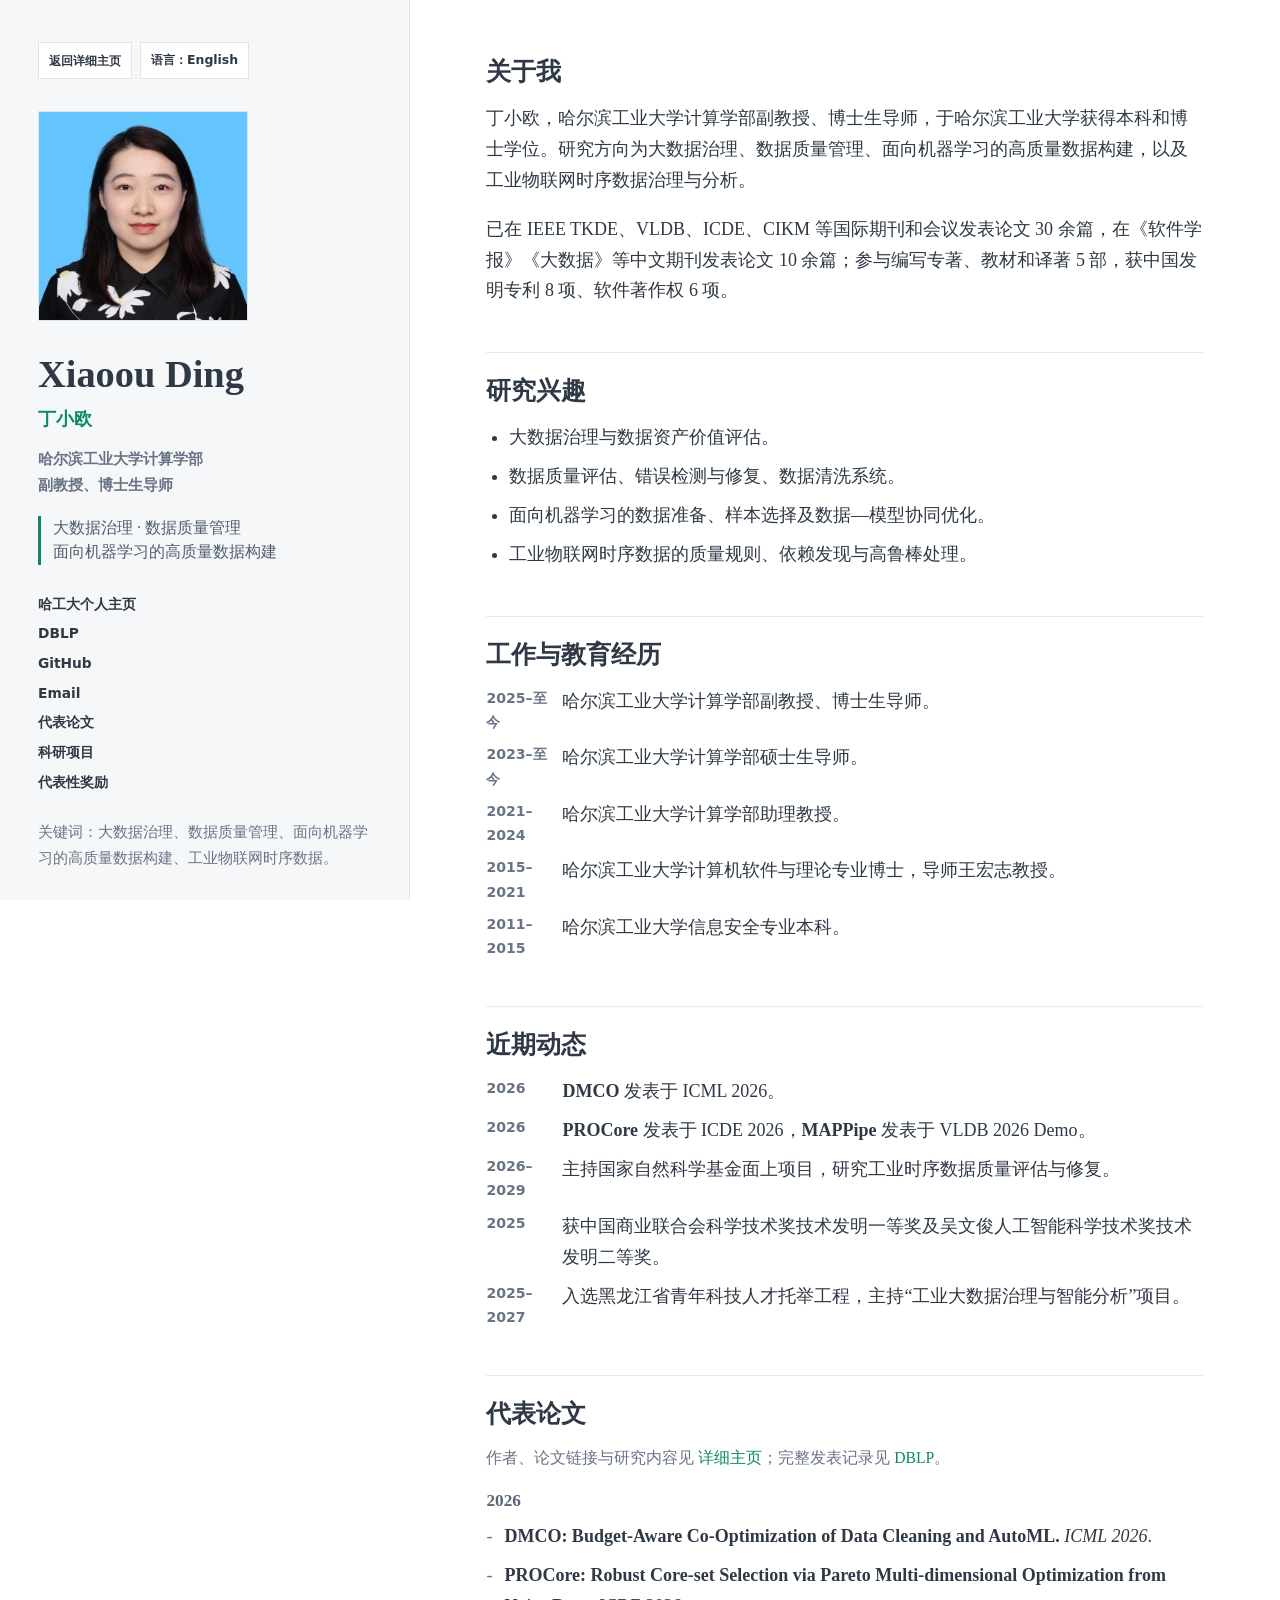
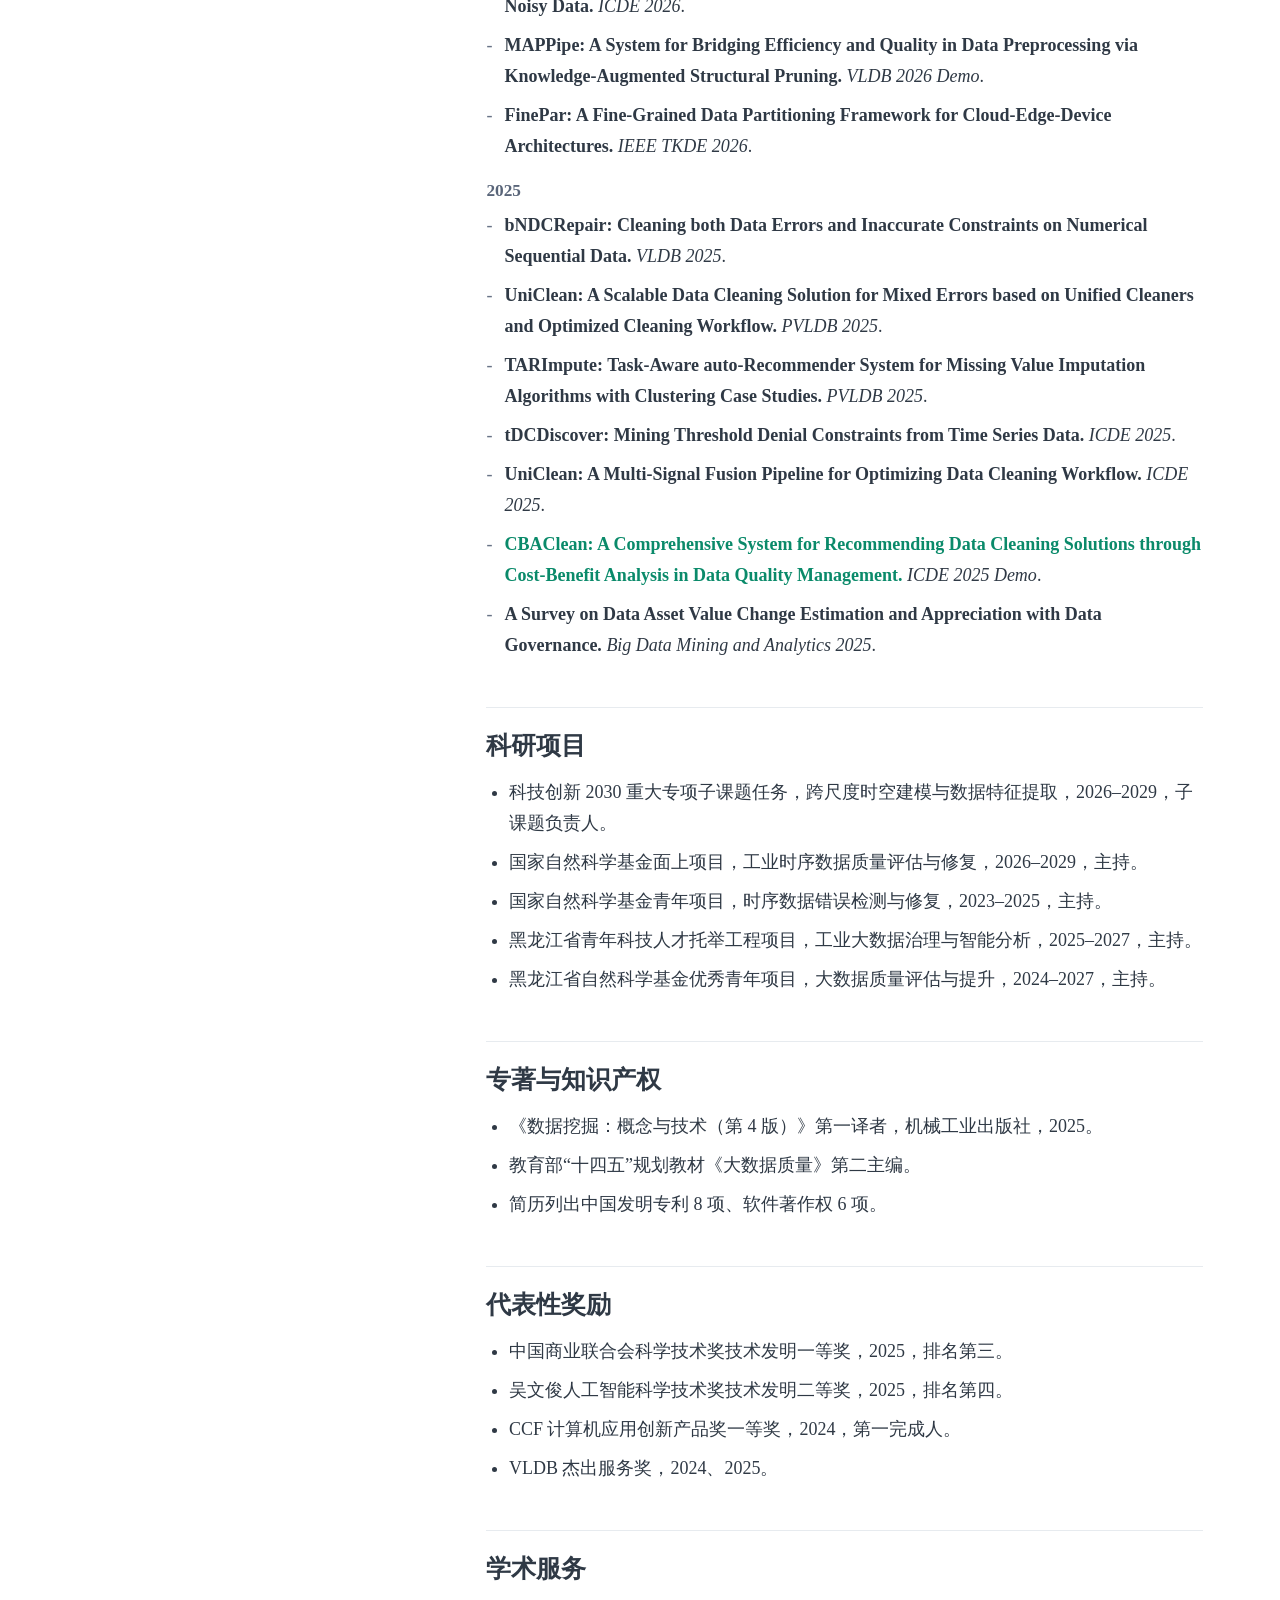
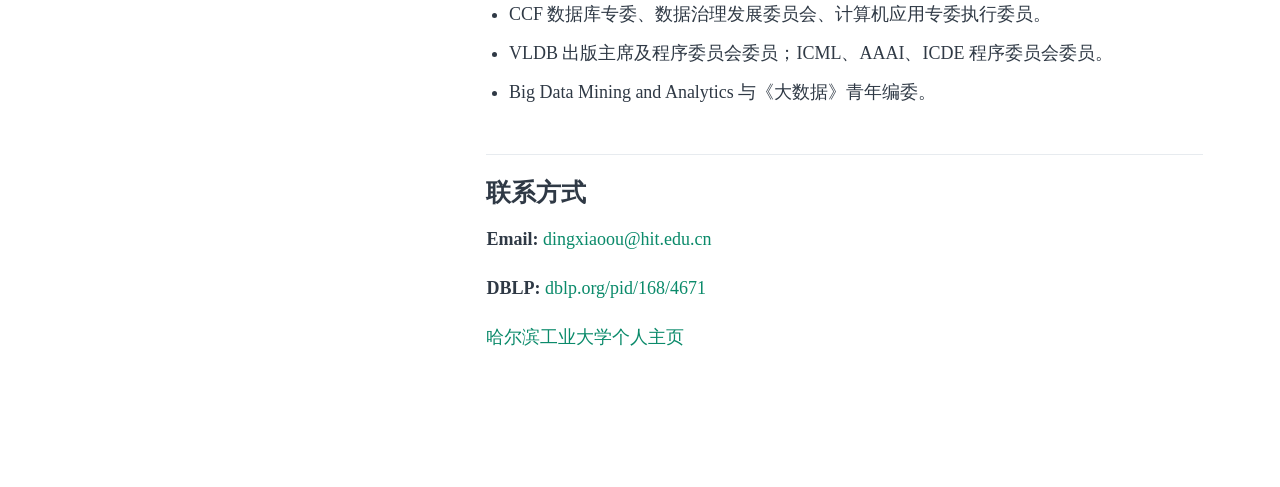
==== snapshot.html @ d31f205e "Build Xiaoou Ding academic homepage" ====
<!doctype html>
<html lang="zh-CN">
<head>
  <meta charset="utf-8">
  <meta name="viewport" content="width=device-width, initial-scale=1">
  <meta name="description" content="Concise academic homepage of Xiaoou Ding, Associate Professor and Ph.D. supervisor at Harbin Institute of Technology.">
  <title>Xiaoou Ding（丁小欧）| Concise Homepage</title>
  <link rel="icon" href="assets/profile/xiaoou-ding.jpg">
  <link rel="stylesheet" href="snapshot.css">
</head>
<body class="lang-zh">
  <aside class="sidebar" aria-label="Profile sidebar">
    <div class="top-actions">
      <a href="index.html"><span class="zh">返回详细主页</span><span class="en">Full Homepage</span></a>
      <button type="button" data-lang-toggle aria-label="Switch language"><span class="zh">语言：English</span><span class="en">Language: 中文</span></button>
    </div>

    <div class="avatar-link">
      <img src="assets/profile/xiaoou-ding.jpg" alt="Portrait of Xiaoou Ding">
    </div>
    <h1>Xiaoou Ding</h1>
    <p class="cn-name">丁小欧</p>
    <p class="role">
      <span class="zh">哈尔滨工业大学计算学部<br>副教授、博士生导师</span>
      <span class="en">Associate Professor and Ph.D. Supervisor<br>Harbin Institute of Technology</span>
    </p>
    <p class="tagline">
      <span class="zh">大数据治理 · 数据质量管理<br>面向机器学习的高质量数据构建</span>
      <span class="en">Big Data Governance · Data Quality<br>High-quality Data Construction for ML</span>
    </p>

    <nav class="side-links" aria-label="Profile links">
      <a href="https://homepage.hit.edu.cn/dingxiaoou" target="_blank" rel="noopener"><span class="zh">哈工大个人主页</span><span class="en">HIT Profile</span></a>
      <a href="https://dblp.org/pid/168/4671" target="_blank" rel="noopener">DBLP</a>
      <a href="https://github.com/dx0o0" target="_blank" rel="noopener">GitHub</a>
      <a href="mailto:dingxiaoou@hit.edu.cn">Email</a>
      <a href="index.html#papers"><span class="zh">代表论文</span><span class="en">Publications</span></a>
      <a href="index.html#projects"><span class="zh">科研项目</span><span class="en">Projects</span></a>
      <a href="#awards"><span class="zh">代表性奖励</span><span class="en">Selected Awards</span></a>
    </nav>

    <p class="side-note">
      <span class="zh">关键词：大数据治理、数据质量管理、面向机器学习的高质量数据构建、工业物联网时序数据。</span>
      <span class="en">Keywords: big data governance, data quality management, high-quality data construction for machine learning, and industrial IoT time-series data.</span>
    </p>
  </aside>

  <main class="content">
    <section id="about">
      <h2><span class="zh">关于我</span><span class="en">About</span></h2>
      <p class="zh">丁小欧，哈尔滨工业大学计算学部副教授、博士生导师，于哈尔滨工业大学获得本科和博士学位。研究方向为大数据治理、数据质量管理、面向机器学习的高质量数据构建，以及工业物联网时序数据治理与分析。</p>
      <p class="en">Xiaoou Ding is an Associate Professor and Ph.D. supervisor at the Faculty of Computing, Harbin Institute of Technology, where she received both her bachelor's and doctoral degrees. Research interests include big data governance, data quality management, high-quality data construction for machine learning, and industrial IoT time-series data governance and analytics.</p>
      <p class="zh">已在 IEEE TKDE、VLDB、ICDE、CIKM 等国际期刊和会议发表论文 30 余篇，在《软件学报》《大数据》等中文期刊发表论文 10 余篇；参与编写专著、教材和译著 5 部，获中国发明专利 8 项、软件著作权 6 项。</p>
      <p class="en">She has published more than 30 papers in international journals and conferences including IEEE TKDE, VLDB, ICDE, and CIKM, along with more than 10 papers in leading Chinese journals. She has contributed to five books, textbooks, and translations, and holds eight Chinese invention patents and six software registrations.</p>
    </section>

    <section id="research">
      <h2><span class="zh">研究兴趣</span><span class="en">Research Interests</span></h2>
      <ul>
        <li><span class="zh">大数据治理与数据资产价值评估。</span><span class="en">Big data governance and data-asset value assessment.</span></li>
        <li><span class="zh">数据质量评估、错误检测与修复、数据清洗系统。</span><span class="en">Data quality assessment, error detection and repair, and data-cleaning systems.</span></li>
        <li><span class="zh">面向机器学习的数据准备、样本选择及数据—模型协同优化。</span><span class="en">Data preparation, sample selection, and data-model co-optimization for machine learning.</span></li>
        <li><span class="zh">工业物联网时序数据的质量规则、依赖发现与高鲁棒处理。</span><span class="en">Quality rules, dependency discovery, and robust processing for industrial IoT time series.</span></li>
      </ul>
    </section>

    <section id="experience">
      <h2><span class="zh">工作与教育经历</span><span class="en">Experience &amp; Education</span></h2>
      <ul class="news-list">
        <li><span class="date"><span class="zh">2025–至今</span><span class="en">2025–Present</span></span><span class="zh">哈尔滨工业大学计算学部副教授、博士生导师。</span><span class="en">Associate Professor and Ph.D. supervisor, Faculty of Computing, HIT.</span></li>
        <li><span class="date"><span class="zh">2023–至今</span><span class="en">2023–Present</span></span><span class="zh">哈尔滨工业大学计算学部硕士生导师。</span><span class="en">Master's supervisor, Faculty of Computing, HIT.</span></li>
        <li><span class="date">2021–2024</span><span class="zh">哈尔滨工业大学计算学部助理教授。</span><span class="en">Assistant Professor, Faculty of Computing, HIT.</span></li>
        <li><span class="date">2015–2021</span><span class="zh">哈尔滨工业大学计算机软件与理论专业博士，导师王宏志教授。</span><span class="en">Ph.D. in Computer Software and Theory, HIT; advisor: Prof. Hongzhi Wang.</span></li>
        <li><span class="date">2011–2015</span><span class="zh">哈尔滨工业大学信息安全专业本科。</span><span class="en">Undergraduate studies in Information Security, HIT.</span></li>
      </ul>
    </section>

    <section id="news">
      <h2><span class="zh">近期动态</span><span class="en">Recent Updates</span></h2>
      <ul class="news-list">
        <li><span class="date">2026</span><span class="zh"><strong>DMCO</strong> 发表于 ICML 2026。</span><span class="en"><strong>DMCO</strong> appears at ICML 2026.</span></li>
        <li><span class="date">2026</span><span class="zh"><strong>PROCore</strong> 发表于 ICDE 2026，<strong>MAPPipe</strong> 发表于 VLDB 2026 Demo。</span><span class="en"><strong>PROCore</strong> appears at ICDE 2026, and <strong>MAPPipe</strong> at the VLDB 2026 Demo track.</span></li>
        <li><span class="date">2026–2029</span><span class="zh">主持国家自然科学基金面上项目，研究工业时序数据质量评估与修复。</span><span class="en">Leads an NSFC General Program project on industrial time-series quality assessment and repair.</span></li>
        <li><span class="date">2025</span><span class="zh">获中国商业联合会科学技术奖技术发明一等奖及吴文俊人工智能科学技术奖技术发明二等奖。</span><span class="en">Received technological-invention awards from the China General Chamber of Commerce and the Wu Wenjun AI Science and Technology Award.</span></li>
        <li><span class="date">2025–2027</span><span class="zh">入选黑龙江省青年科技人才托举工程，主持“工业大数据治理与智能分析”项目。</span><span class="en">Selected for the Heilongjiang Young Science and Technology Talent Program.</span></li>
      </ul>
    </section>

    <section id="publications">
      <h2><span class="zh">代表论文</span><span class="en">Selected Publications</span></h2>
      <p class="section-note"><span class="zh">作者、论文链接与研究内容见 <a href="index.html#papers">详细主页</a>；完整发表记录见 <a href="https://dblp.org/pid/168/4671" target="_blank" rel="noopener">DBLP</a>。</span><span class="en">See the <a href="index.html#papers">full homepage</a> for authors, links, and summaries, or <a href="https://dblp.org/pid/168/4671" target="_blank" rel="noopener">DBLP</a> for the complete record.</span></p>
      <h3>2026</h3>
      <ul class="pub-list">
        <li><strong>DMCO: Budget-Aware Co-Optimization of Data Cleaning and AutoML.</strong> <em>ICML 2026</em>.</li>
        <li><strong>PROCore: Robust Core-set Selection via Pareto Multi-dimensional Optimization from Noisy Data.</strong> <em>ICDE 2026</em>.</li>
        <li><strong>MAPPipe: A System for Bridging Efficiency and Quality in Data Preprocessing via Knowledge-Augmented Structural Pruning.</strong> <em>VLDB 2026 Demo</em>.</li>
        <li><strong>FinePar: A Fine-Grained Data Partitioning Framework for Cloud-Edge-Device Architectures.</strong> <em>IEEE TKDE 2026</em>.</li>
      </ul>
      <h3>2025</h3>
      <ul class="pub-list">
        <li><strong>bNDCRepair: Cleaning both Data Errors and Inaccurate Constraints on Numerical Sequential Data.</strong> <em>VLDB 2025</em>.</li>
        <li><strong>UniClean: A Scalable Data Cleaning Solution for Mixed Errors based on Unified Cleaners and Optimized Cleaning Workflow.</strong> <em>PVLDB 2025</em>.</li>
        <li><strong>TARImpute: Task-Aware auto-Recommender System for Missing Value Imputation Algorithms with Clustering Case Studies.</strong> <em>PVLDB 2025</em>.</li>
        <li><strong>tDCDiscover: Mining Threshold Denial Constraints from Time Series Data.</strong> <em>ICDE 2025</em>.</li>
        <li><strong>UniClean: A Multi-Signal Fusion Pipeline for Optimizing Data Cleaning Workflow.</strong> <em>ICDE 2025</em>.</li>
        <li><a href="https://doi.org/10.1109/ICDE65448.2025.00371" target="_blank" rel="noopener"><strong>CBAClean: A Comprehensive System for Recommending Data Cleaning Solutions through Cost-Benefit Analysis in Data Quality Management.</strong></a> <em>ICDE 2025 Demo</em>.</li>
        <li><strong>A Survey on Data Asset Value Change Estimation and Appreciation with Data Governance.</strong> <em>Big Data Mining and Analytics 2025</em>.</li>
      </ul>
    </section>

    <section id="projects">
      <h2><span class="zh">科研项目</span><span class="en">Research Projects</span></h2>
      <ul>
        <li><span class="zh">科技创新 2030 重大专项子课题任务，跨尺度时空建模与数据特征提取，2026–2029，子课题负责人。</span><span class="en">Science and Technology Innovation 2030 subtask on cross-scale spatiotemporal modeling and feature extraction, 2026–2029, subtask lead.</span></li>
        <li><span class="zh">国家自然科学基金面上项目，工业时序数据质量评估与修复，2026–2029，主持。</span><span class="en">NSFC General Program on industrial time-series quality assessment and repair, 2026–2029, PI.</span></li>
        <li><span class="zh">国家自然科学基金青年项目，时序数据错误检测与修复，2023–2025，主持。</span><span class="en">NSFC Young Scientists Fund on time-series error detection and repair, 2023–2025, PI.</span></li>
        <li><span class="zh">黑龙江省青年科技人才托举工程项目，工业大数据治理与智能分析，2025–2027，主持。</span><span class="en">Heilongjiang Young Science and Technology Talent Program project on industrial big data governance and intelligent analytics, 2025–2027, PI.</span></li>
        <li><span class="zh">黑龙江省自然科学基金优秀青年项目，大数据质量评估与提升，2024–2027，主持。</span><span class="en">Heilongjiang Excellent Young Scientists project on big-data quality assessment and improvement, 2024–2027, PI.</span></li>
      </ul>
    </section>

    <section id="achievements">
      <h2><span class="zh">专著与知识产权</span><span class="en">Books &amp; Intellectual Property</span></h2>
      <ul>
        <li><span class="zh">《数据挖掘：概念与技术（第 4 版）》第一译者，机械工业出版社，2025。</span><span class="en">Lead translator of <em>Data Mining: Concepts and Techniques, 4th Edition</em>, China Machine Press, 2025.</span></li>
        <li><span class="zh">教育部“十四五”规划教材《大数据质量》第二主编。</span><span class="en">Second co-editor of the national higher-education textbook <em>Big Data Quality</em>.</span></li>
        <li><span class="zh">简历列出中国发明专利 8 项、软件著作权 6 项。</span><span class="en">The CV lists eight Chinese invention patents and six software registrations.</span></li>
      </ul>
    </section>

    <section id="awards">
      <h2><span class="zh">代表性奖励</span><span class="en">Selected Awards</span></h2>
      <ul>
        <li><span class="zh">中国商业联合会科学技术奖技术发明一等奖，2025，排名第三。</span><span class="en">First Prize for Technological Invention, China General Chamber of Commerce Science and Technology Award, 2025, ranked third.</span></li>
        <li><span class="zh">吴文俊人工智能科学技术奖技术发明二等奖，2025，排名第四。</span><span class="en">Second Prize for Technological Invention, Wu Wenjun AI Science and Technology Award, 2025, ranked fourth.</span></li>
        <li><span class="zh">CCF 计算机应用创新产品奖一等奖，2024，第一完成人。</span><span class="en">First Prize, CCF Computer Application Innovation Product Award, 2024, first contributor.</span></li>
        <li><span class="zh">VLDB 杰出服务奖，2024、2025。</span><span class="en">VLDB Distinguished Service Award, 2024 and 2025.</span></li>
      </ul>
    </section>

    <section id="service">
      <h2><span class="zh">学术服务</span><span class="en">Academic Service</span></h2>
      <ul>
        <li><span class="zh">CCF 数据库专委、数据治理发展委员会、计算机应用专委执行委员。</span><span class="en">Executive committee member of the CCF Database, Data Governance, and Computer Applications committees.</span></li>
        <li><span class="zh">VLDB 出版主席及程序委员会委员；ICML、AAAI、ICDE 程序委员会委员。</span><span class="en">VLDB publication chair and PC member; PC member for ICML, AAAI, and ICDE.</span></li>
        <li><span class="zh">Big Data Mining and Analytics 与《大数据》青年编委。</span><span class="en">Young editorial board member for Big Data Mining and Analytics and Big Data.</span></li>
      </ul>
    </section>

    <section id="contact">
      <h2><span class="zh">联系方式</span><span class="en">Contact</span></h2>
      <p><strong>Email:</strong> <a href="mailto:dingxiaoou@hit.edu.cn">dingxiaoou@hit.edu.cn</a></p>
      <p><strong>DBLP:</strong> <a href="https://dblp.org/pid/168/4671" target="_blank" rel="noopener">dblp.org/pid/168/4671</a></p>
      <p><a href="https://homepage.hit.edu.cn/dingxiaoou" target="_blank" rel="noopener"><span class="zh">哈尔滨工业大学个人主页</span><span class="en">Official HIT profile</span></a></p>
    </section>
  </main>

  <script src="script.js"></script>
</body>
</html>
---- snapshot.css ----
:root {
  --ink: #2f3945;
  --muted: #687386;
  --line: #e7ebef;
  --link: #0a8a6a;
  --link-hover: #0f766e;
  --sidebar: #f5f7f8;
  --sidebar-line: #dde4ea;
}

* {
  box-sizing: border-box;
}

html {
  scroll-behavior: smooth;
}

body {
  background: #fff;
  color: var(--ink);
  font-family: Palatino, "Palatino Linotype", "Book Antiqua", Georgia, "Songti SC", "SimSun", serif;
  font-size: 18px;
  line-height: 1.72;
  margin: 0;
}

body.lang-en .zh,
body.lang-zh .en {
  display: none !important;
}

a {
  color: var(--link);
  text-decoration: none;
}

a:hover {
  color: var(--link-hover);
  text-decoration: underline;
}

a:focus-visible,
button:focus-visible {
  outline: 3px solid #d97706;
  outline-offset: 3px;
}

p,
ul {
  margin: 0 0 1em;
}

ul {
  padding-left: 1.25em;
}

li {
  margin-bottom: 0.45em;
}

em {
  font-style: italic;
}

strong,
b {
  font-weight: 700;
}

.sidebar {
  background: var(--sidebar);
  border-right: 1px solid var(--sidebar-line);
  height: 100vh;
  left: 0;
  overflow-y: auto;
  padding: 42px 38px;
  position: fixed;
  top: 0;
  width: 32%;
}

.top-actions {
  display: flex;
  flex-wrap: wrap;
  gap: 8px;
  margin-bottom: 32px;
}

.top-actions a,
.top-actions button {
  background: #fff;
  border: 1px solid var(--sidebar-line);
  color: var(--ink);
  cursor: pointer;
  font-family: Inter, ui-sans-serif, system-ui, -apple-system, BlinkMacSystemFont, "Segoe UI", sans-serif;
  font-size: 0.78rem;
  font-weight: 800;
  padding: 7px 10px;
}

.top-actions a:hover,
.top-actions button:hover {
  border-color: var(--link);
  color: var(--link);
  text-decoration: none;
}

.avatar-link {
  cursor: default;
  display: block;
  width: 210px;
}

.avatar-link:hover {
  text-decoration: none;
}

.avatar-link img {
  border: 1px solid var(--sidebar-line);
  display: block;
  height: 210px;
  object-fit: cover;
  object-position: center;
  width: 210px;
}

h1,
h2,
h3 {
  color: var(--ink);
  font-weight: 700;
  line-height: 1.32;
  margin: 0;
}

h1 {
  font-size: clamp(2rem, 3vw, 2.7rem);
  margin-top: 28px;
}

.cn-name {
  color: var(--link);
  font-size: 1.15rem;
  font-weight: 700;
  margin: 4px 0 10px;
}

.role {
  color: var(--muted);
  font-family: Inter, ui-sans-serif, system-ui, -apple-system, BlinkMacSystemFont, "Segoe UI", "PingFang SC", sans-serif;
  font-size: 0.95rem;
  font-weight: 700;
  margin-bottom: 18px;
}

.tagline {
  border-left: 3px solid var(--link);
  color: #4f5d6f;
  font-size: 0.98rem;
  line-height: 1.55;
  padding-left: 12px;
}

.side-links {
  display: grid;
  gap: 6px;
  margin: 28px 0 26px;
  max-width: 260px;
}

.side-links a {
  color: var(--ink);
  font-family: Inter, ui-sans-serif, system-ui, -apple-system, BlinkMacSystemFont, "Segoe UI", sans-serif;
  font-size: 0.86rem;
  font-weight: 800;
}

.side-links a:hover {
  color: var(--link);
}

.side-note {
  color: var(--muted);
  font-size: 0.92rem;
  max-width: 360px;
}

.content {
  margin-left: 32%;
  max-width: 960px;
  padding: 56px clamp(28px, 6vw, 86px) 88px;
}

section {
  border-bottom: 1px solid var(--line);
  padding: 22px 0 28px;
}

section:first-child {
  padding-top: 0;
}

section:last-child {
  border-bottom: 0;
}

h2 {
  font-size: 1.55rem;
  margin-bottom: 14px;
}

h3 {
  color: #596579;
  font-size: 1.08rem;
  margin: 18px 0 8px;
}

.section-note {
  color: var(--muted);
  font-size: 0.98rem;
}

.news-list,
.pub-list {
  list-style: none;
  padding-left: 0;
}

.news-list li {
  display: grid;
  gap: 12px;
  grid-template-columns: 64px minmax(0, 1fr);
}

.date {
  color: var(--muted);
  font-family: Inter, ui-sans-serif, system-ui, -apple-system, BlinkMacSystemFont, "Segoe UI", sans-serif;
  font-size: 0.88rem;
  font-weight: 800;
}

.pub-list li {
  padding-left: 1em;
  position: relative;
}

.pub-list li::before {
  color: var(--muted);
  content: "-";
  left: 0;
  position: absolute;
}

@media (max-width: 980px) {
  .sidebar {
    border-bottom: 1px solid var(--sidebar-line);
    border-right: 0;
    height: auto;
    position: static;
    width: 100%;
  }

  .content {
    margin-left: 0;
    max-width: none;
    padding: 36px 24px 64px;
  }
}

@media (max-width: 560px) {
  body {
    font-size: 16px;
  }

  .sidebar {
    padding: 28px 20px;
  }

  .avatar-link,
  .avatar-link img {
    height: 150px;
    width: 150px;
  }

  .top-actions {
    align-items: stretch;
    flex-direction: column;
  }

  .top-actions a,
  .top-actions button {
    text-align: left;
    width: 100%;
  }

  .news-list li {
    grid-template-columns: 1fr;
  }
}

@media (prefers-reduced-motion: reduce) {
  html {
    scroll-behavior: auto;
  }
}
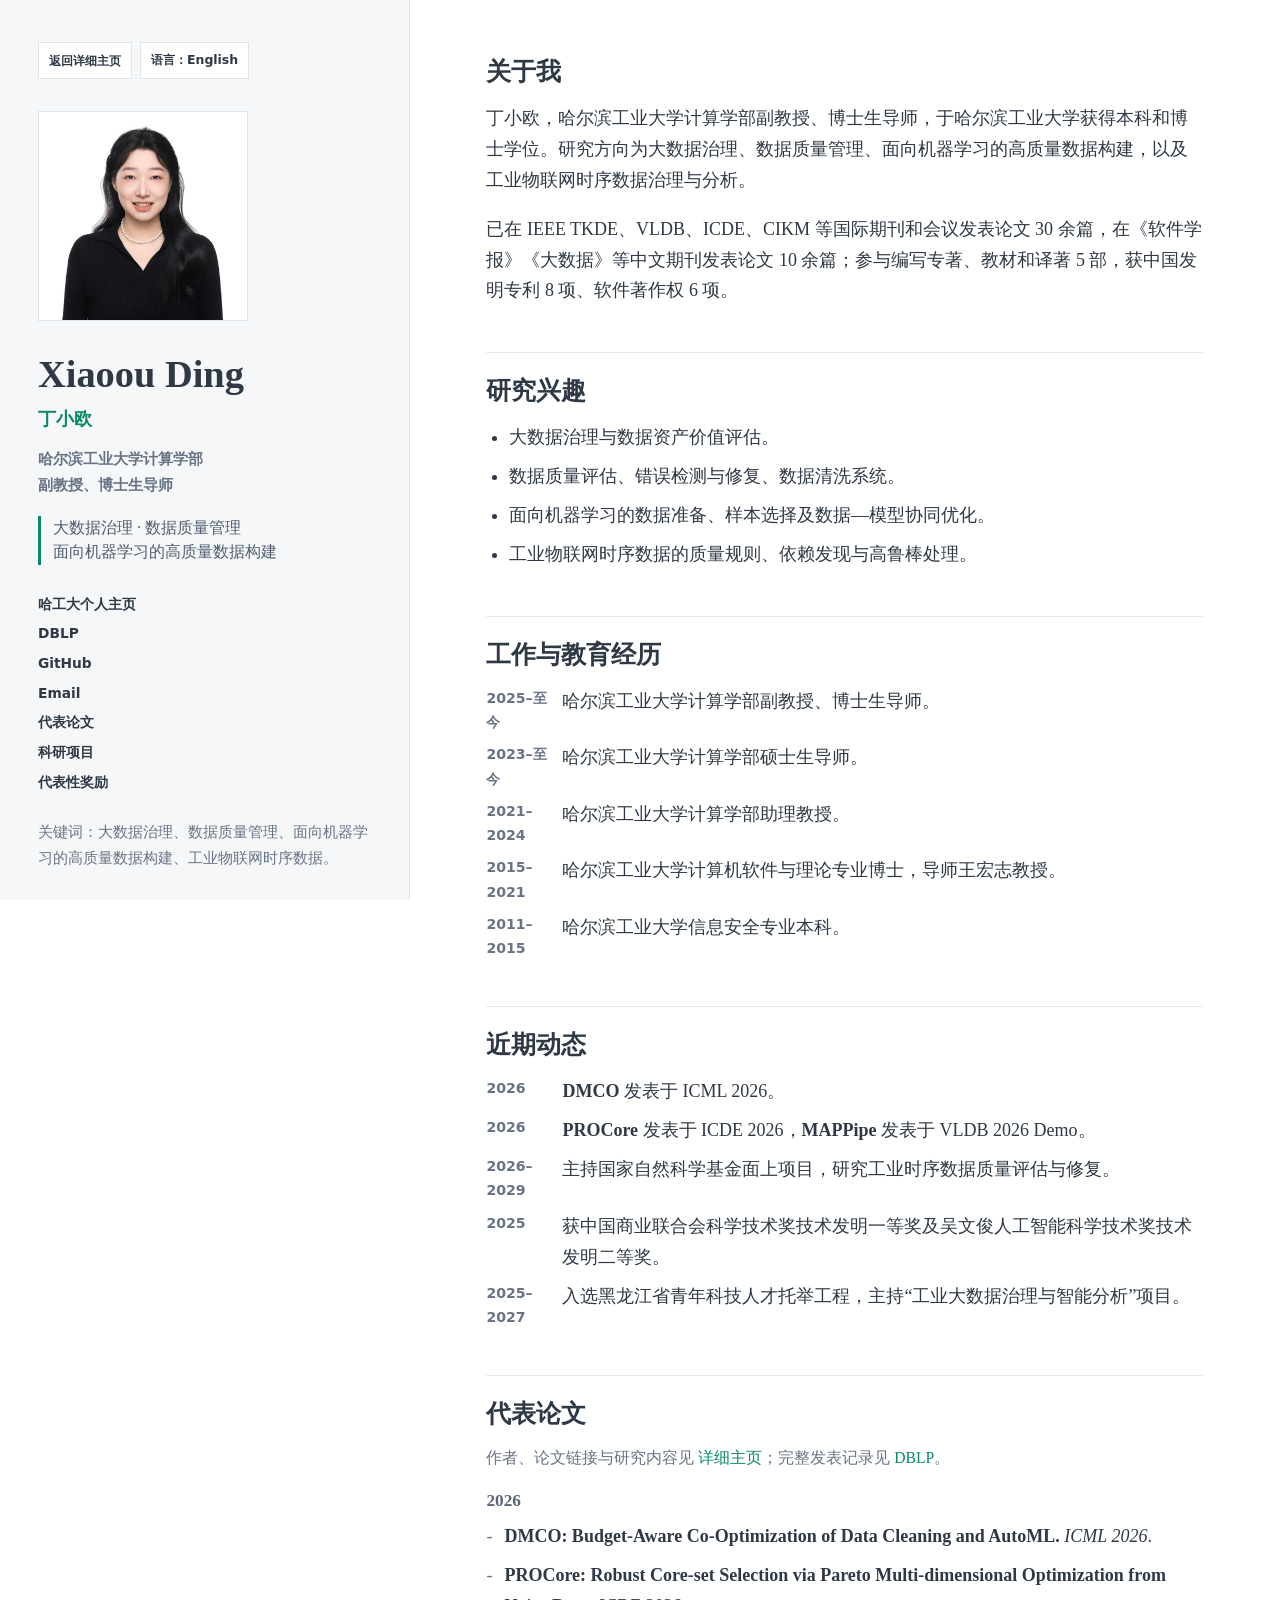
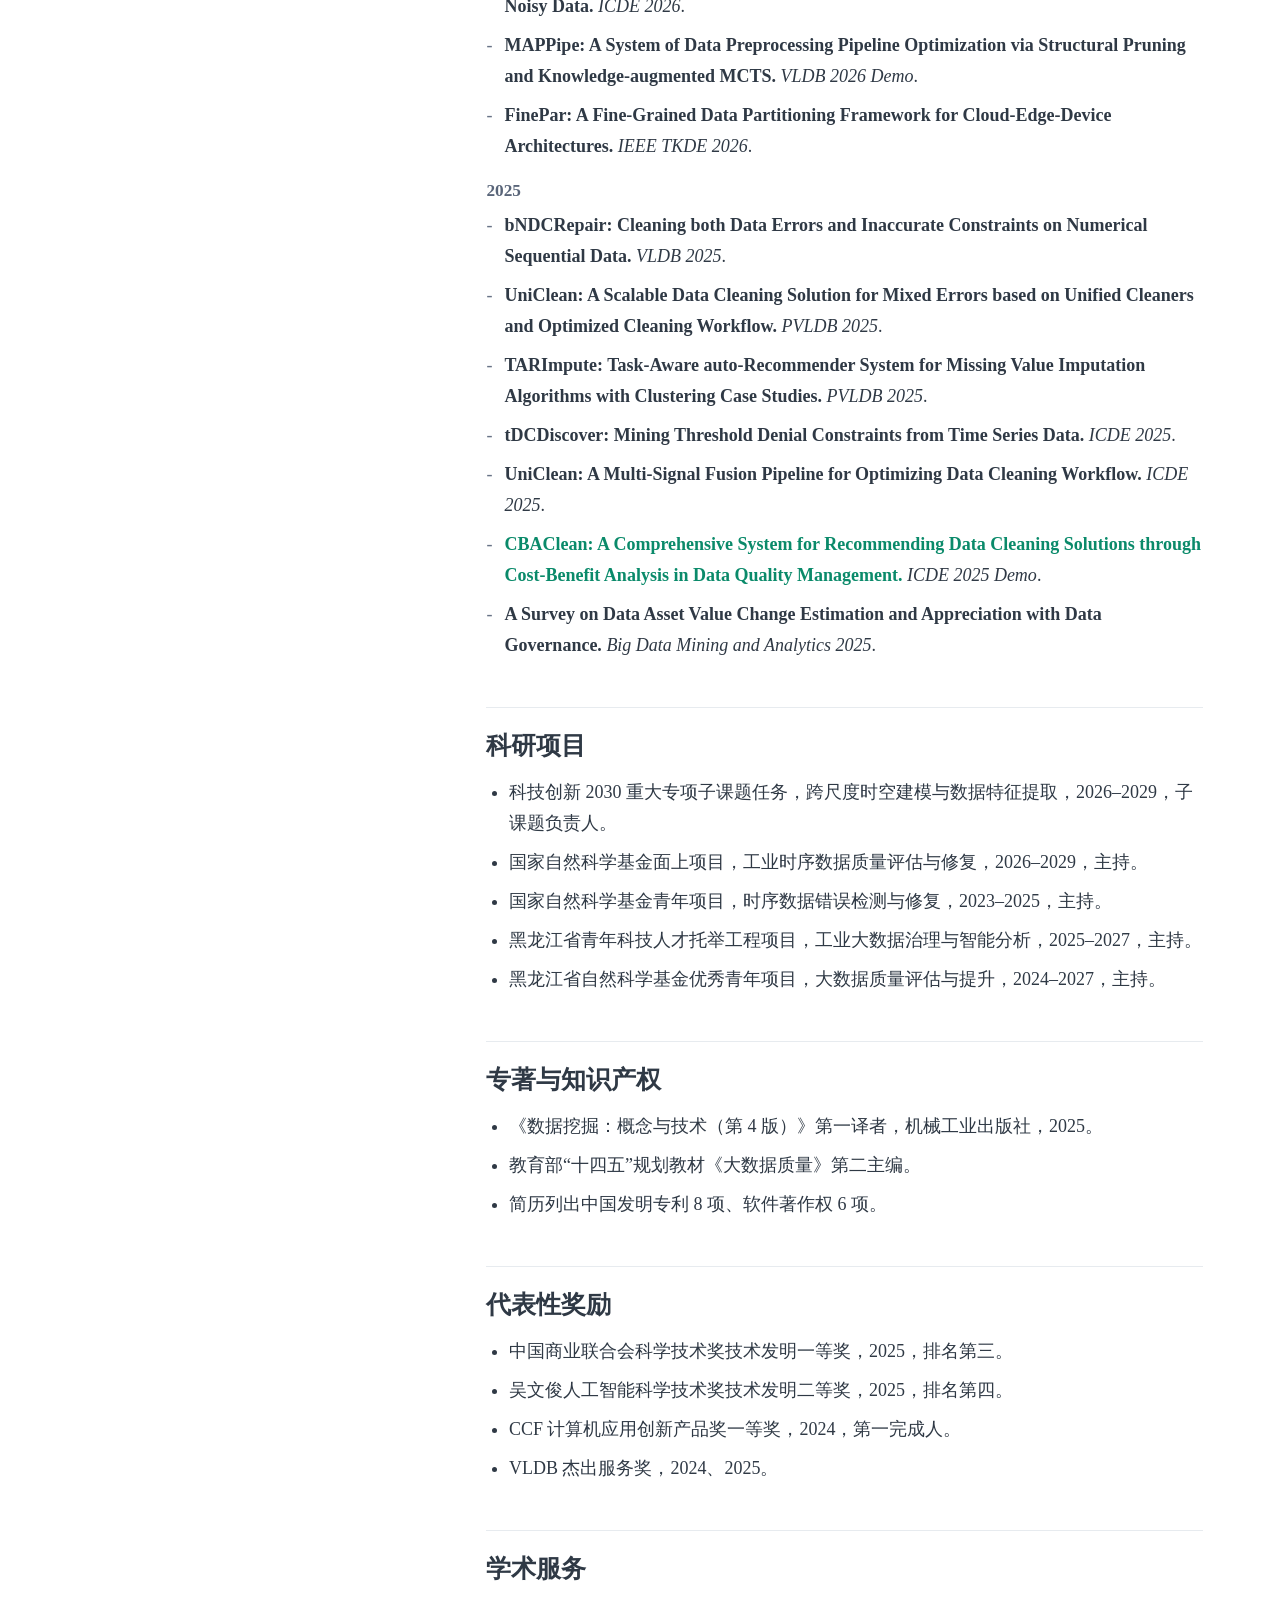
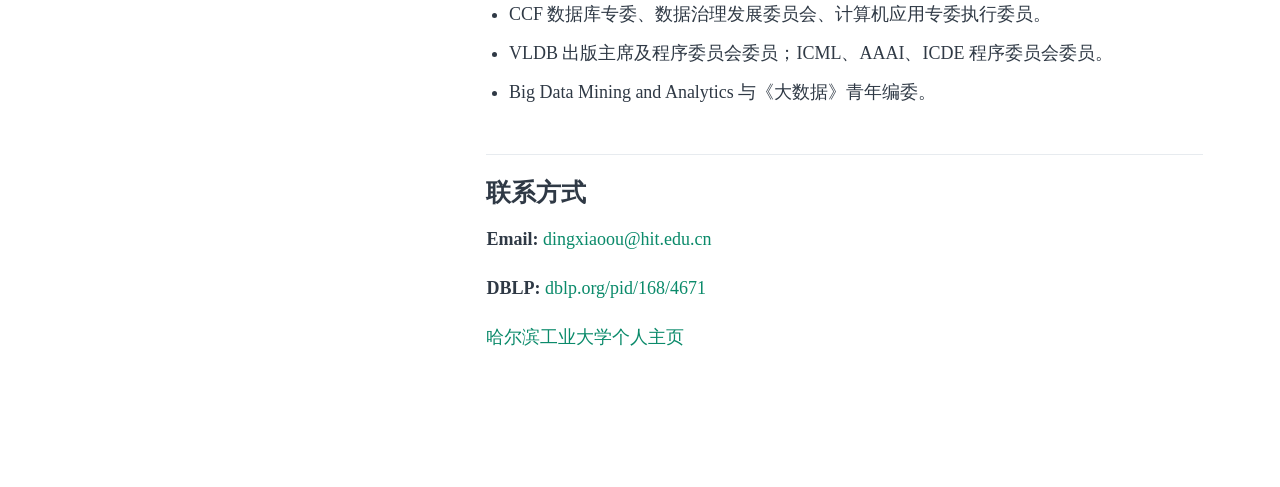
==== commit 48d476b2: "Refresh portrait and publication materials" ====
--- a/snapshot.html
+++ b/snapshot.html
@@ -93,7 +93,7 @@
       <ul class="pub-list">
         <li><strong>DMCO: Budget-Aware Co-Optimization of Data Cleaning and AutoML.</strong> <em>ICML 2026</em>.</li>
         <li><strong>PROCore: Robust Core-set Selection via Pareto Multi-dimensional Optimization from Noisy Data.</strong> <em>ICDE 2026</em>.</li>
-        <li><strong>MAPPipe: A System for Bridging Efficiency and Quality in Data Preprocessing via Knowledge-Augmented Structural Pruning.</strong> <em>VLDB 2026 Demo</em>.</li>
+        <li><strong>MAPPipe: A System of Data Preprocessing Pipeline Optimization via Structural Pruning and Knowledge-augmented MCTS.</strong> <em>VLDB 2026 Demo</em>.</li>
         <li><strong>FinePar: A Fine-Grained Data Partitioning Framework for Cloud-Edge-Device Architectures.</strong> <em>IEEE TKDE 2026</em>.</li>
       </ul>
       <h3>2025</h3>
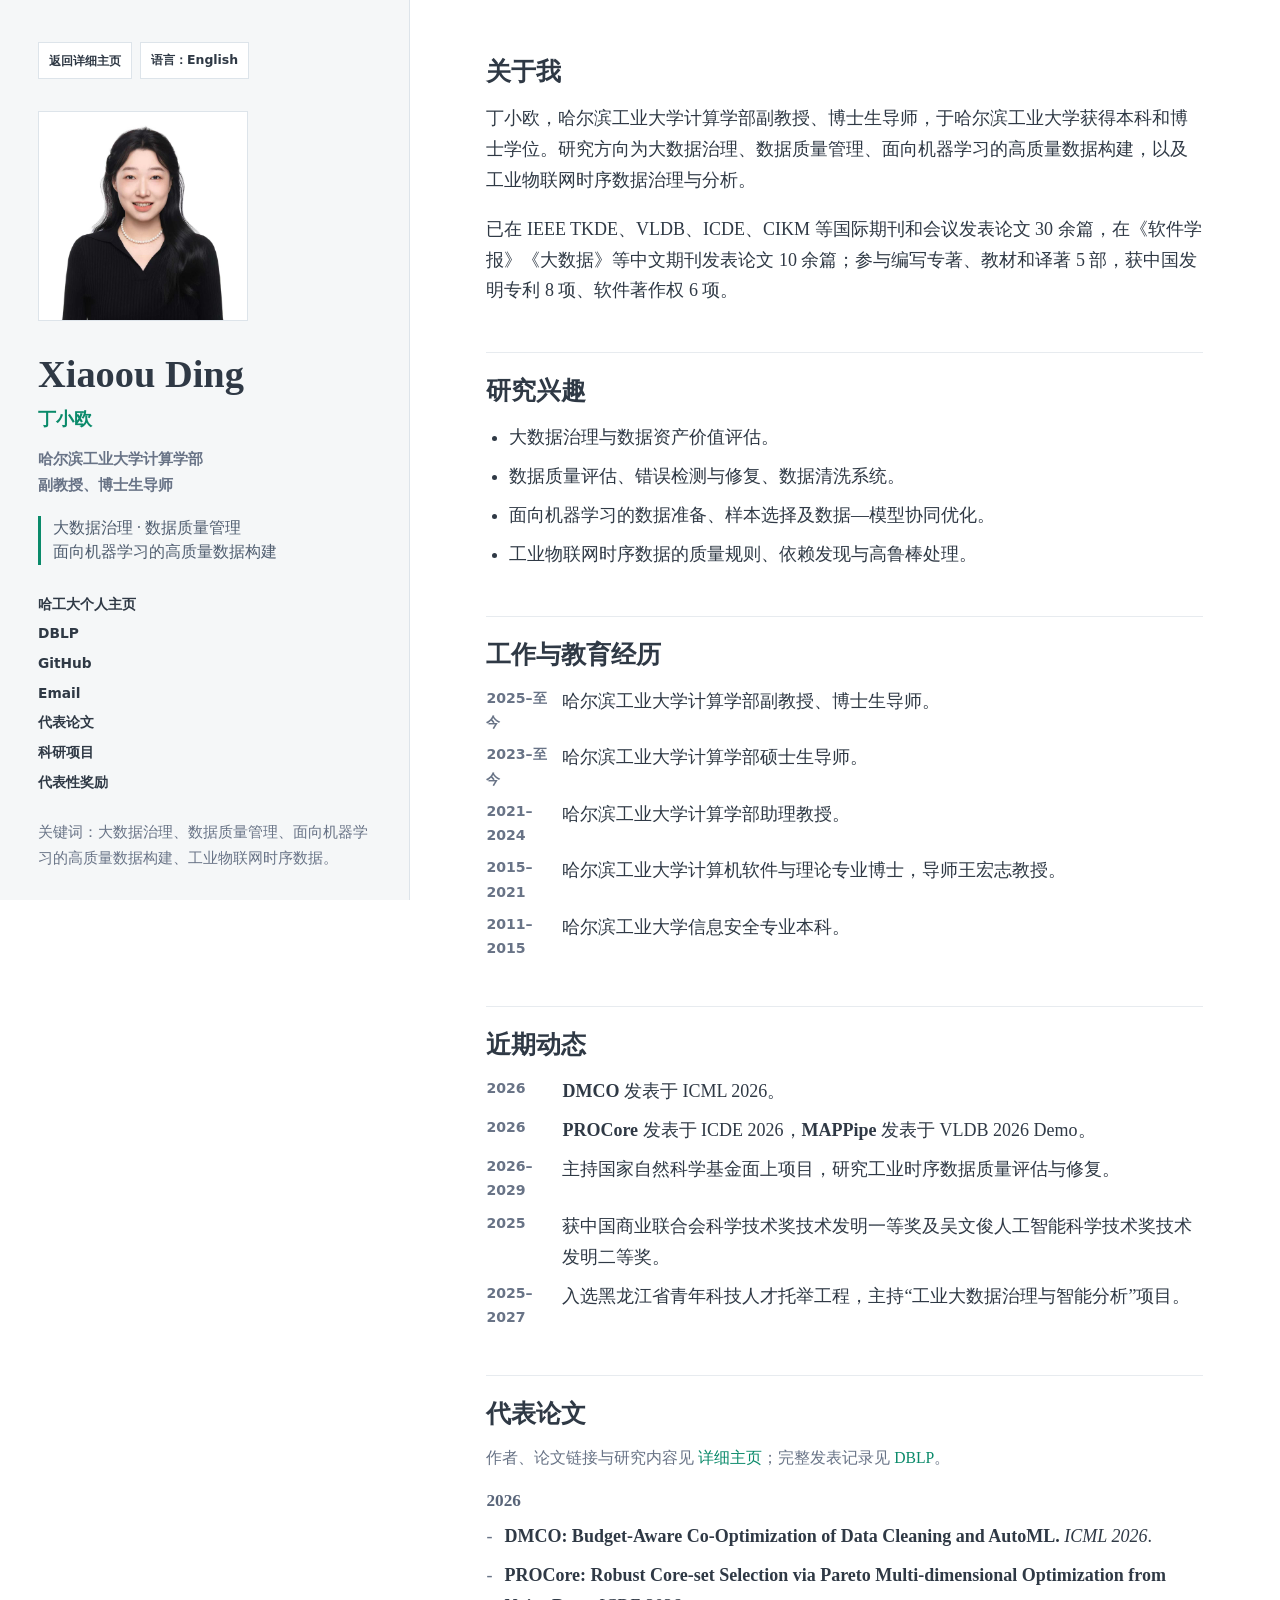
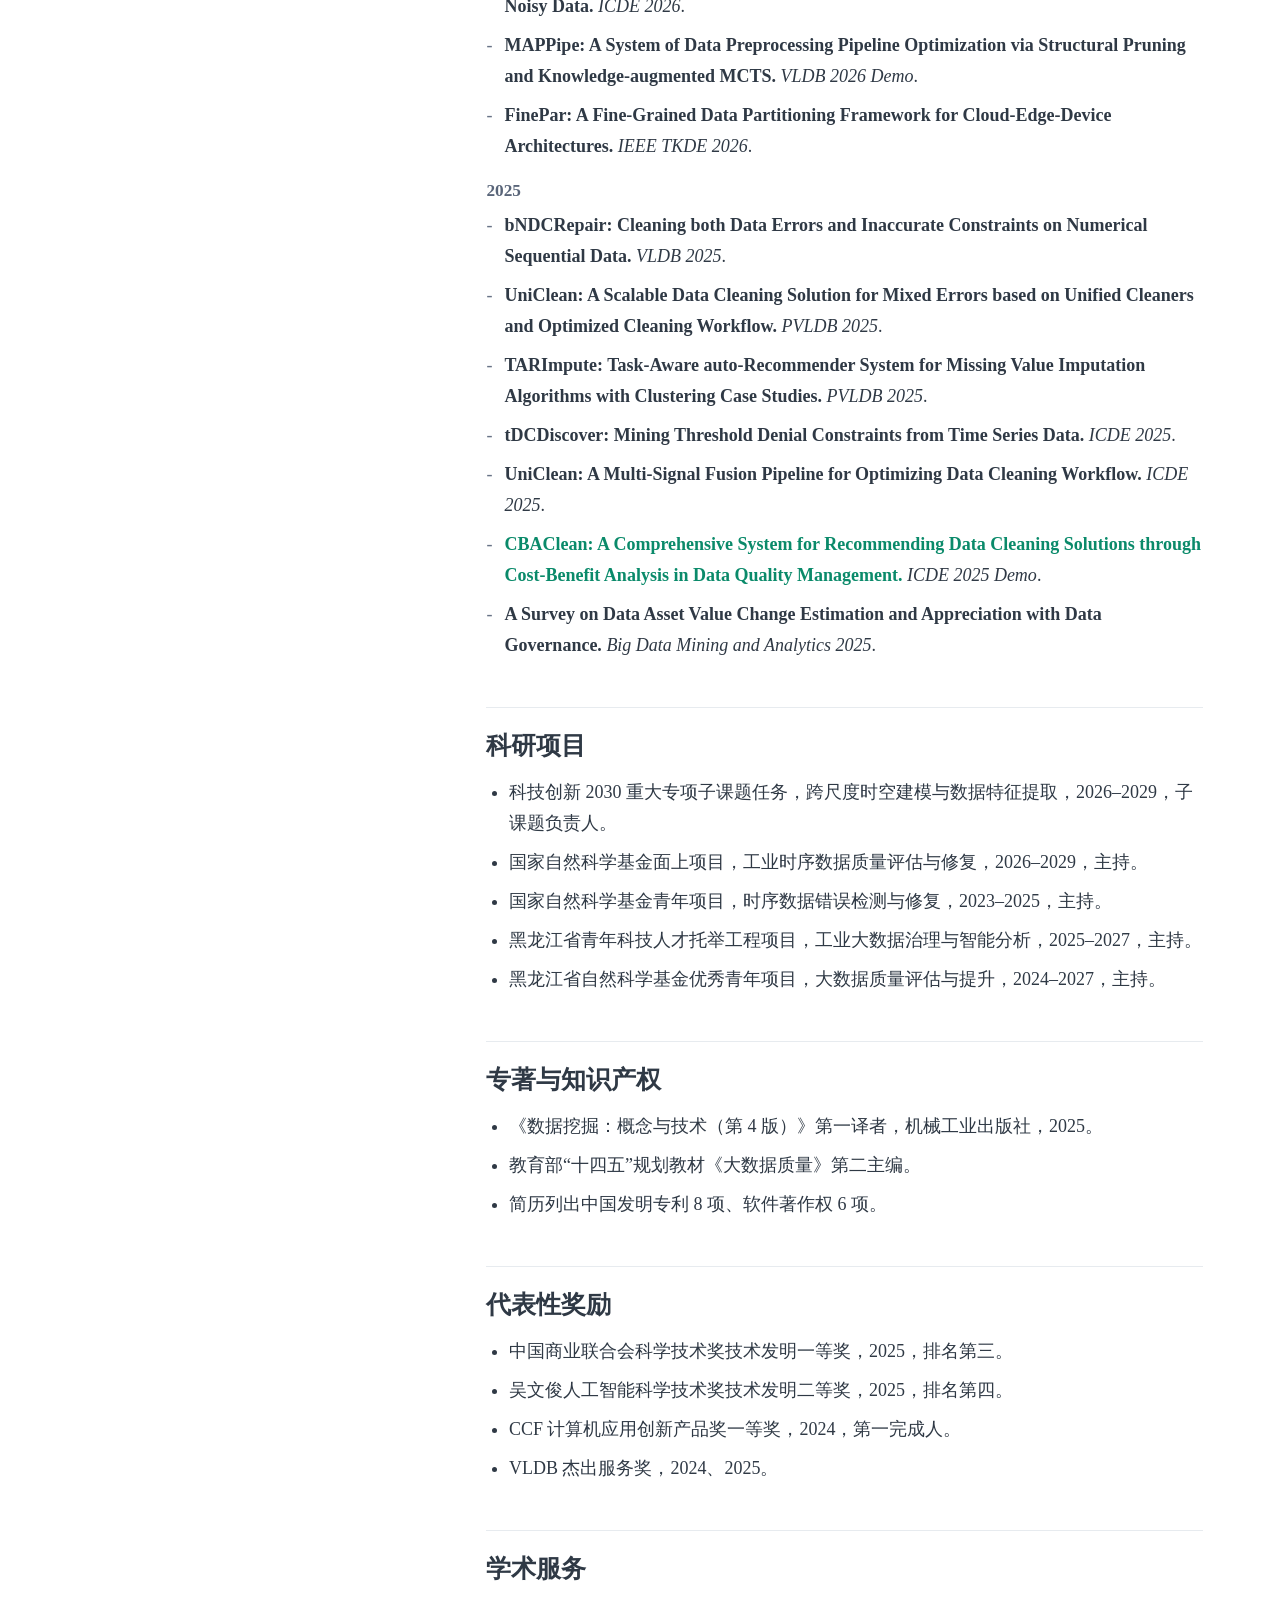
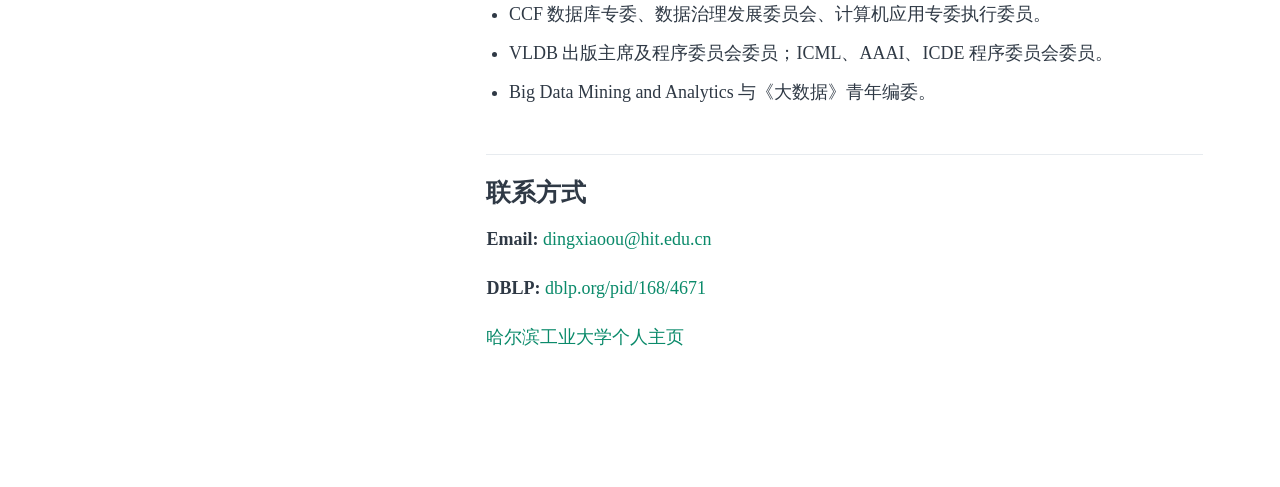
==== commit 4ce33448: "Update FinePar materials and unify portrait" ====
--- a/snapshot.html
+++ b/snapshot.html
@@ -6,6 +6,7 @@
   <meta name="description" content="Concise academic homepage of Xiaoou Ding, Associate Professor and Ph.D. supervisor at Harbin Institute of Technology.">
   <title>Xiaoou Ding（丁小欧）| Concise Homepage</title>
   <link rel="icon" href="assets/profile/xiaoou-ding.jpg">
+  <link rel="apple-touch-icon" href="assets/profile/xiaoou-ding.jpg">
   <link rel="stylesheet" href="snapshot.css">
 </head>
 <body class="lang-zh">
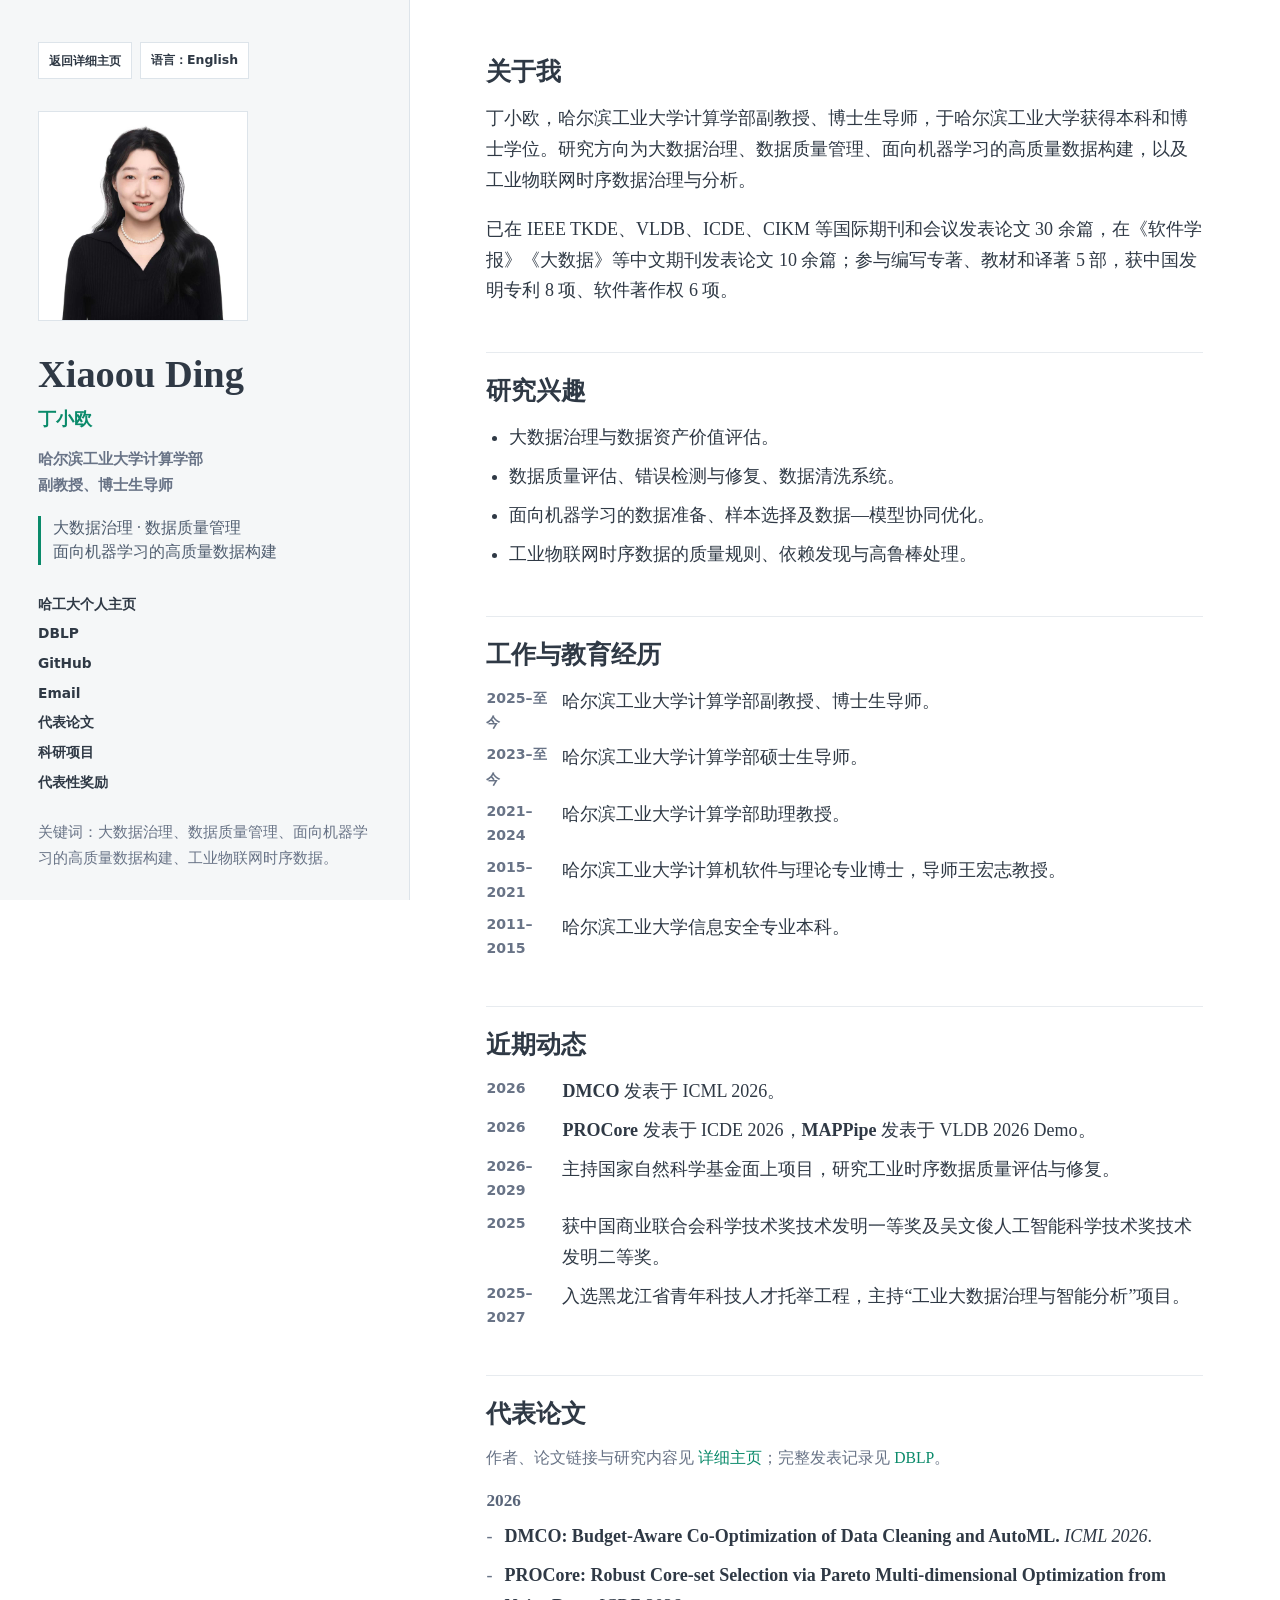
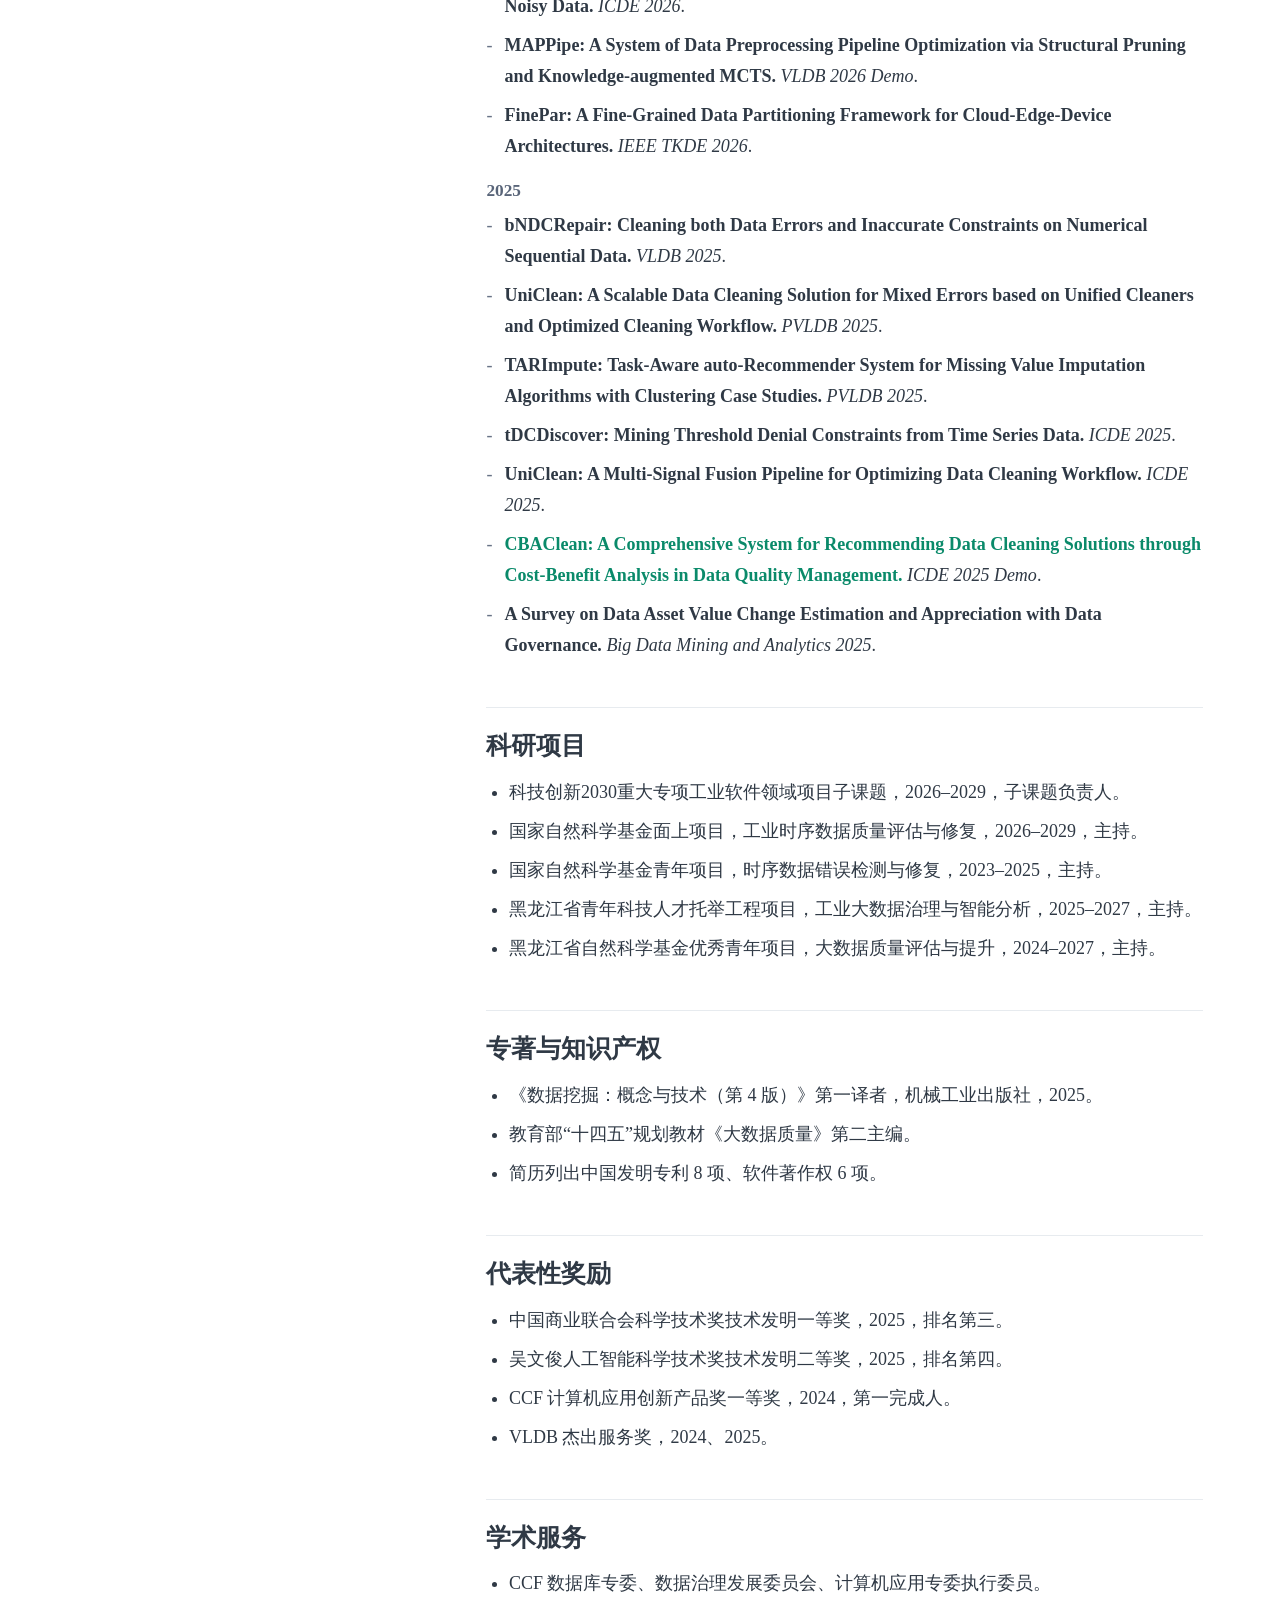
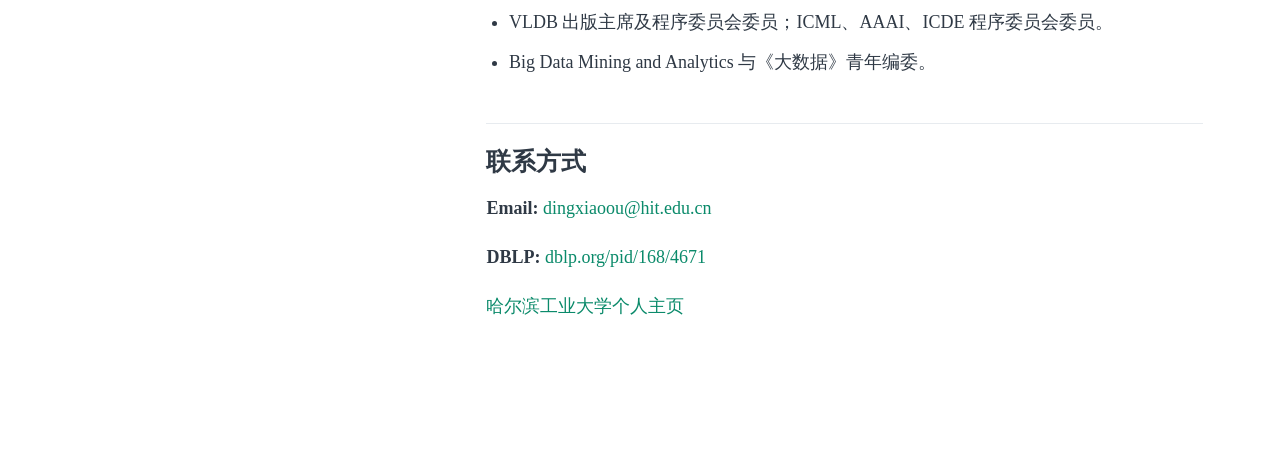
==== commit d2b6cbe2: "Generalize major project descriptions" ====
--- a/snapshot.html
+++ b/snapshot.html
@@ -112,7 +112,7 @@
     <section id="projects">
       <h2><span class="zh">科研项目</span><span class="en">Research Projects</span></h2>
       <ul>
-        <li><span class="zh">科技创新 2030 重大专项子课题任务，跨尺度时空建模与数据特征提取，2026–2029，子课题负责人。</span><span class="en">Science and Technology Innovation 2030 subtask on cross-scale spatiotemporal modeling and feature extraction, 2026–2029, subtask lead.</span></li>
+        <li><span class="zh">科技创新2030重大专项工业软件领域项目子课题，2026–2029，子课题负责人。</span><span class="en">Subtask under a Science and Technology Innovation 2030 project in the industrial software domain, 2026–2029, subtask lead.</span></li>
         <li><span class="zh">国家自然科学基金面上项目，工业时序数据质量评估与修复，2026–2029，主持。</span><span class="en">NSFC General Program on industrial time-series quality assessment and repair, 2026–2029, PI.</span></li>
         <li><span class="zh">国家自然科学基金青年项目，时序数据错误检测与修复，2023–2025，主持。</span><span class="en">NSFC Young Scientists Fund on time-series error detection and repair, 2023–2025, PI.</span></li>
         <li><span class="zh">黑龙江省青年科技人才托举工程项目，工业大数据治理与智能分析，2025–2027，主持。</span><span class="en">Heilongjiang Young Science and Technology Talent Program project on industrial big data governance and intelligent analytics, 2025–2027, PI.</span></li>
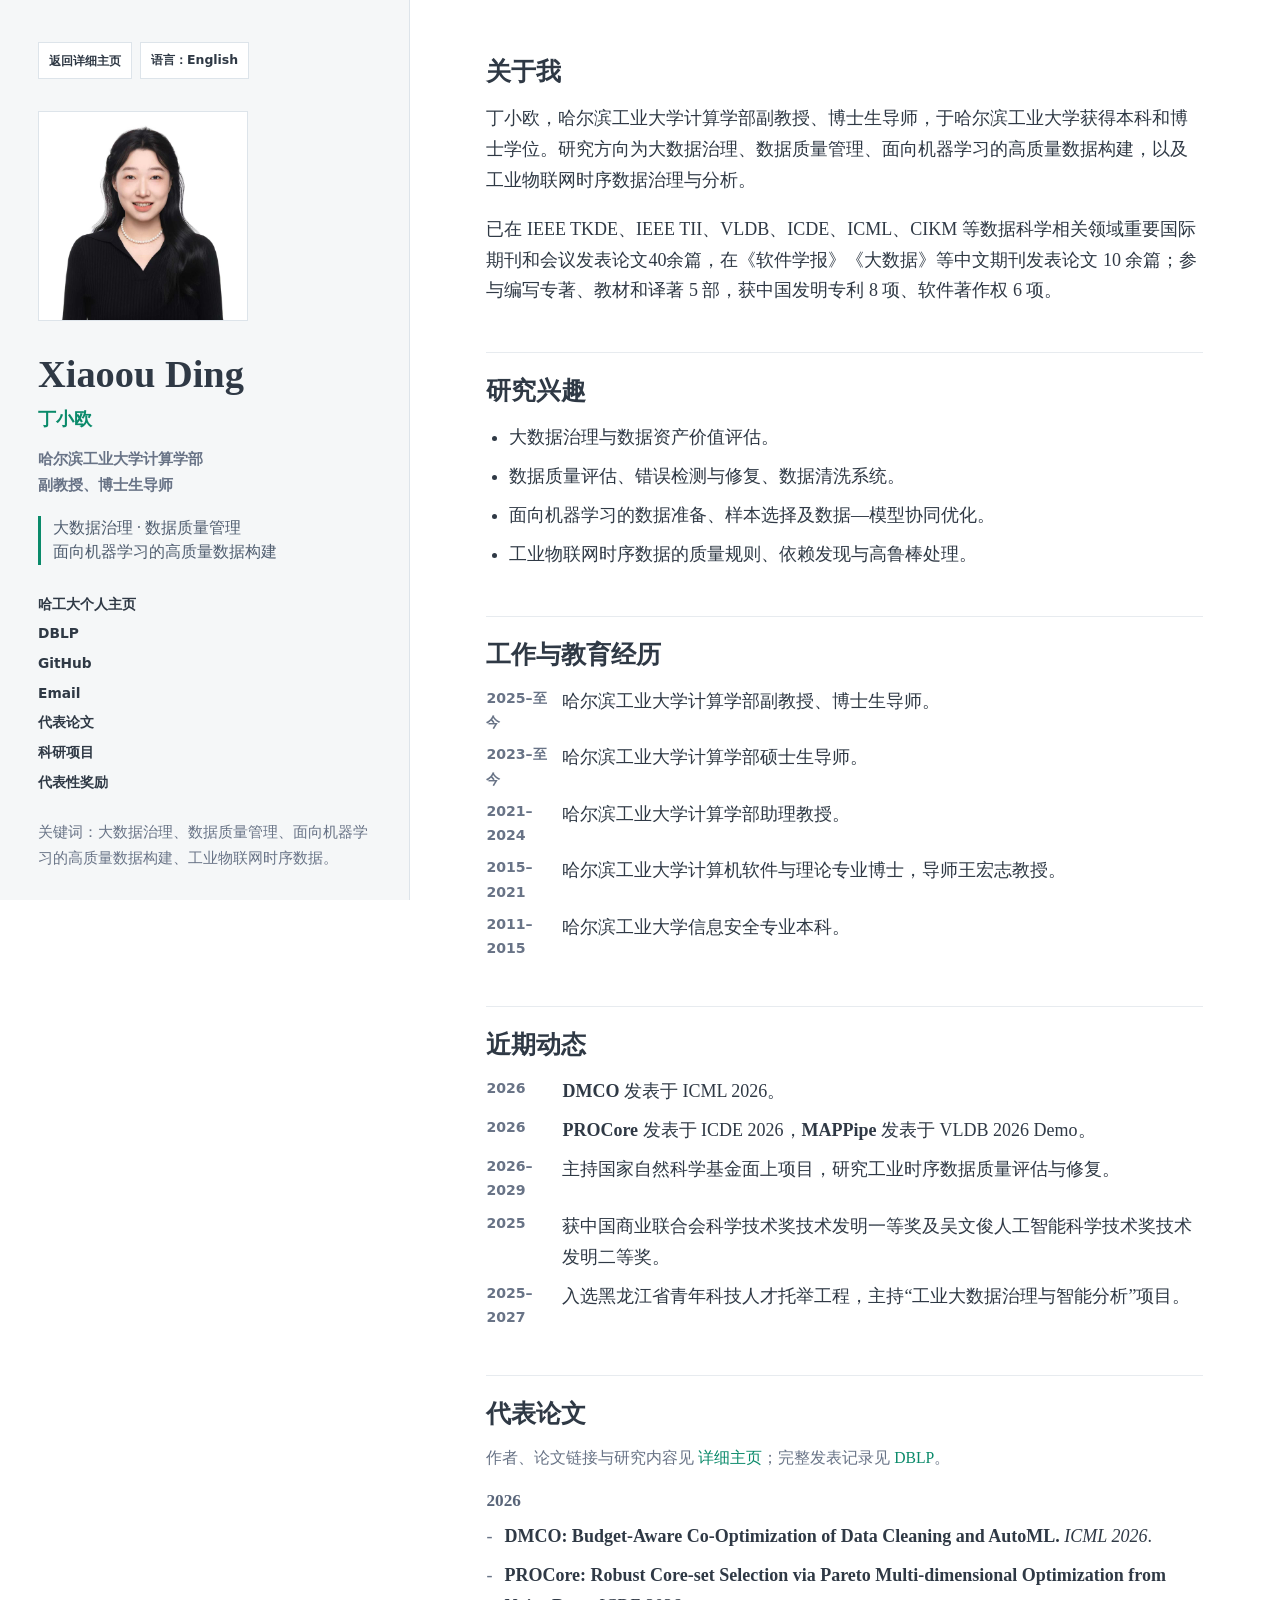
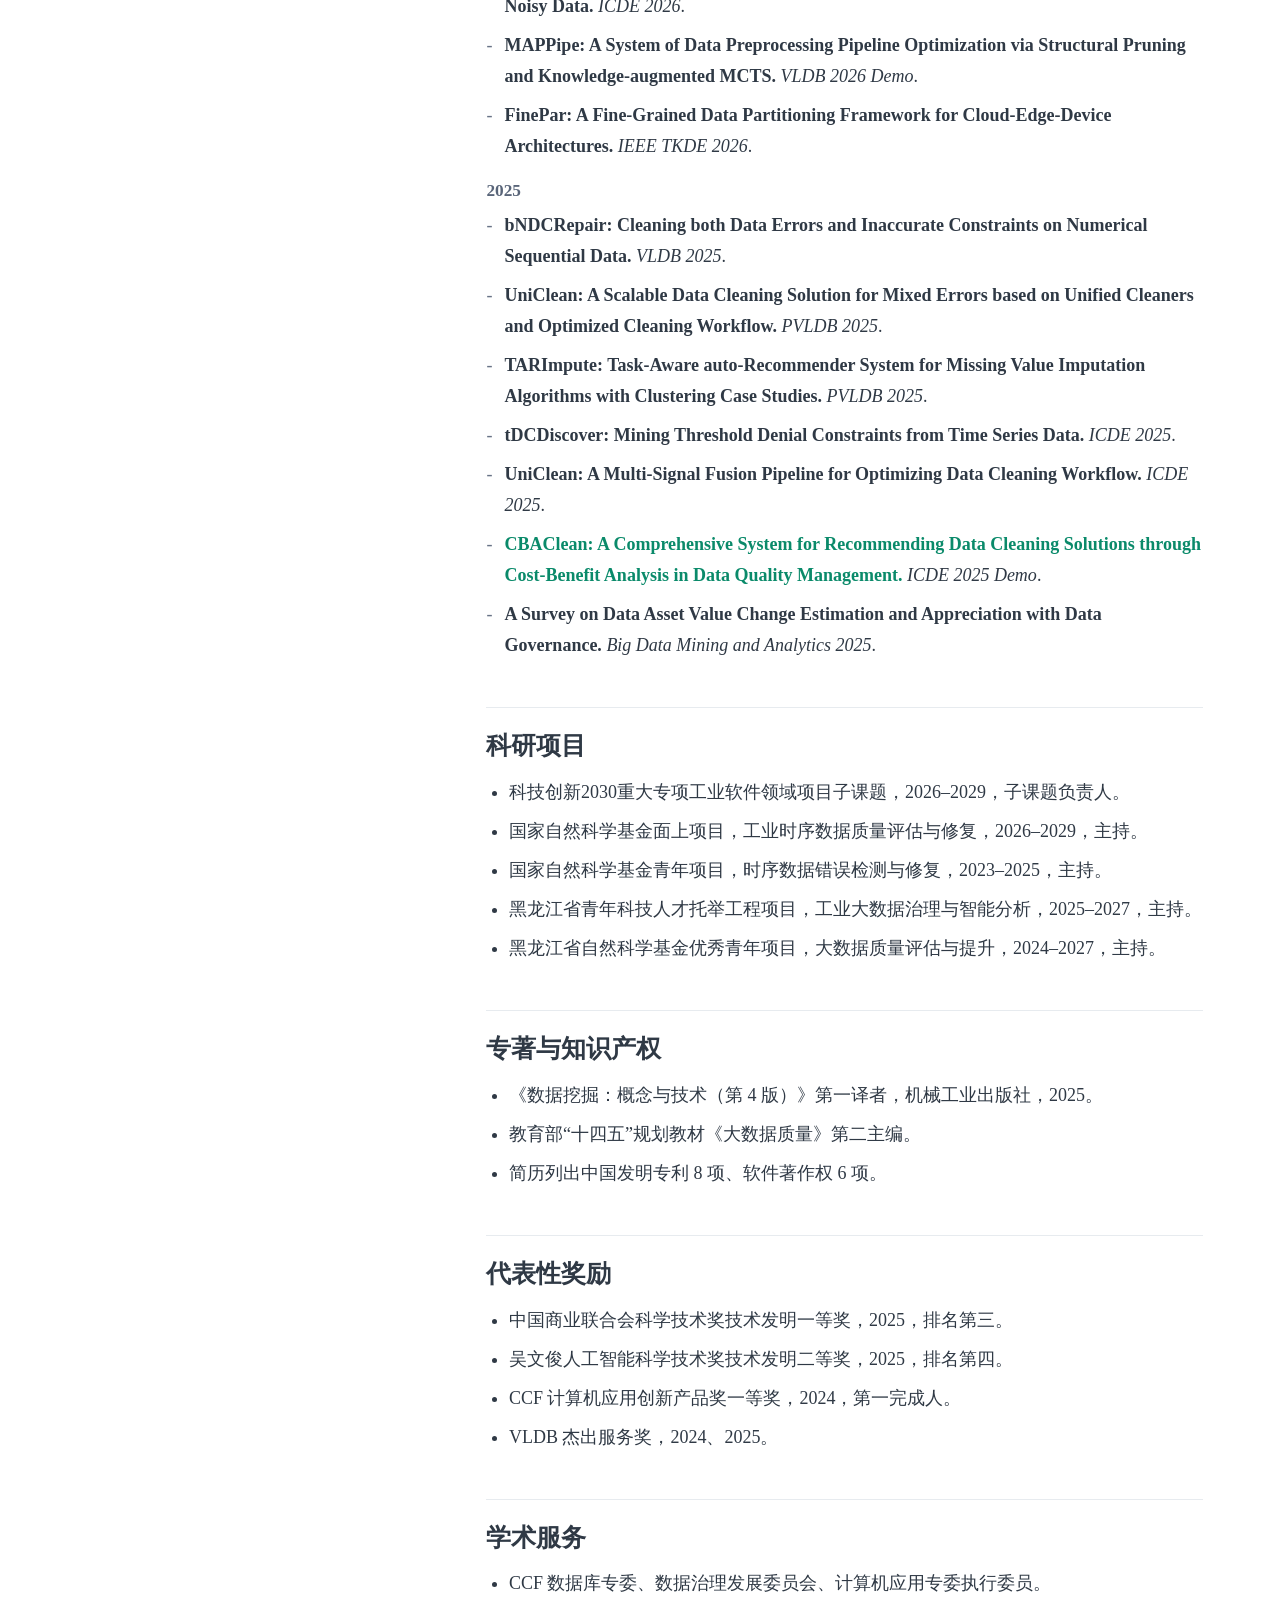
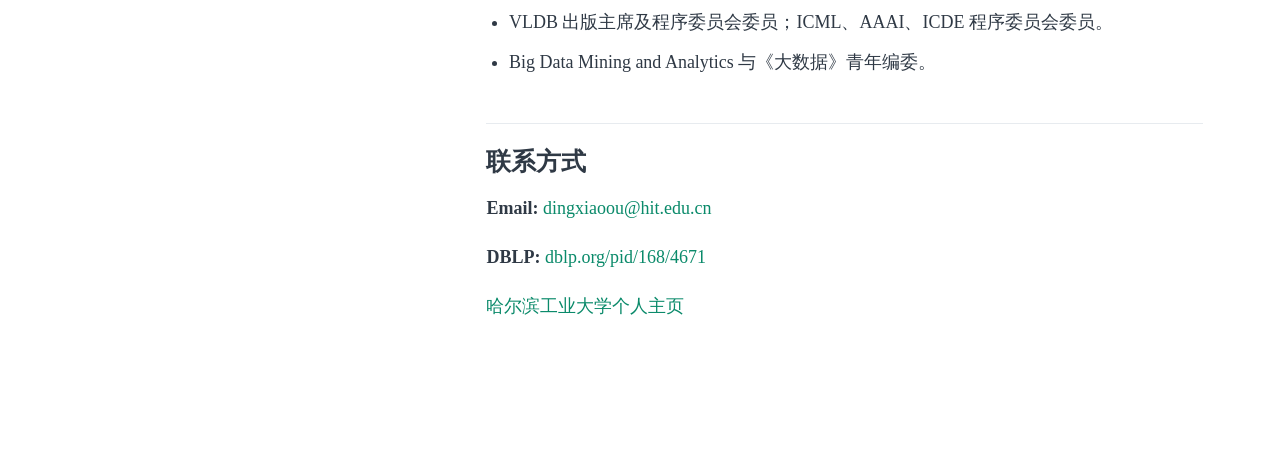
==== commit c2b053fb: "Update Chinese publication summary wording" ====
--- a/snapshot.html
+++ b/snapshot.html
@@ -51,7 +51,7 @@
       <h2><span class="zh">关于我</span><span class="en">About</span></h2>
       <p class="zh">丁小欧，哈尔滨工业大学计算学部副教授、博士生导师，于哈尔滨工业大学获得本科和博士学位。研究方向为大数据治理、数据质量管理、面向机器学习的高质量数据构建，以及工业物联网时序数据治理与分析。</p>
       <p class="en">Xiaoou Ding is an Associate Professor and Ph.D. supervisor at the Faculty of Computing, Harbin Institute of Technology, where she received both her bachelor's and doctoral degrees. Research interests include big data governance, data quality management, high-quality data construction for machine learning, and industrial IoT time-series data governance and analytics.</p>
-      <p class="zh">已在 IEEE TKDE、VLDB、ICDE、CIKM 等国际期刊和会议发表论文 30 余篇，在《软件学报》《大数据》等中文期刊发表论文 10 余篇；参与编写专著、教材和译著 5 部，获中国发明专利 8 项、软件著作权 6 项。</p>
+      <p class="zh">已在 IEEE TKDE、IEEE TII、VLDB、ICDE、ICML、CIKM 等数据科学相关领域重要国际期刊和会议发表论文40余篇，在《软件学报》《大数据》等中文期刊发表论文 10 余篇；参与编写专著、教材和译著 5 部，获中国发明专利 8 项、软件著作权 6 项。</p>
       <p class="en">She has published more than 30 papers in international journals and conferences including IEEE TKDE, VLDB, ICDE, and CIKM, along with more than 10 papers in leading Chinese journals. She has contributed to five books, textbooks, and translations, and holds eight Chinese invention patents and six software registrations.</p>
     </section>
 
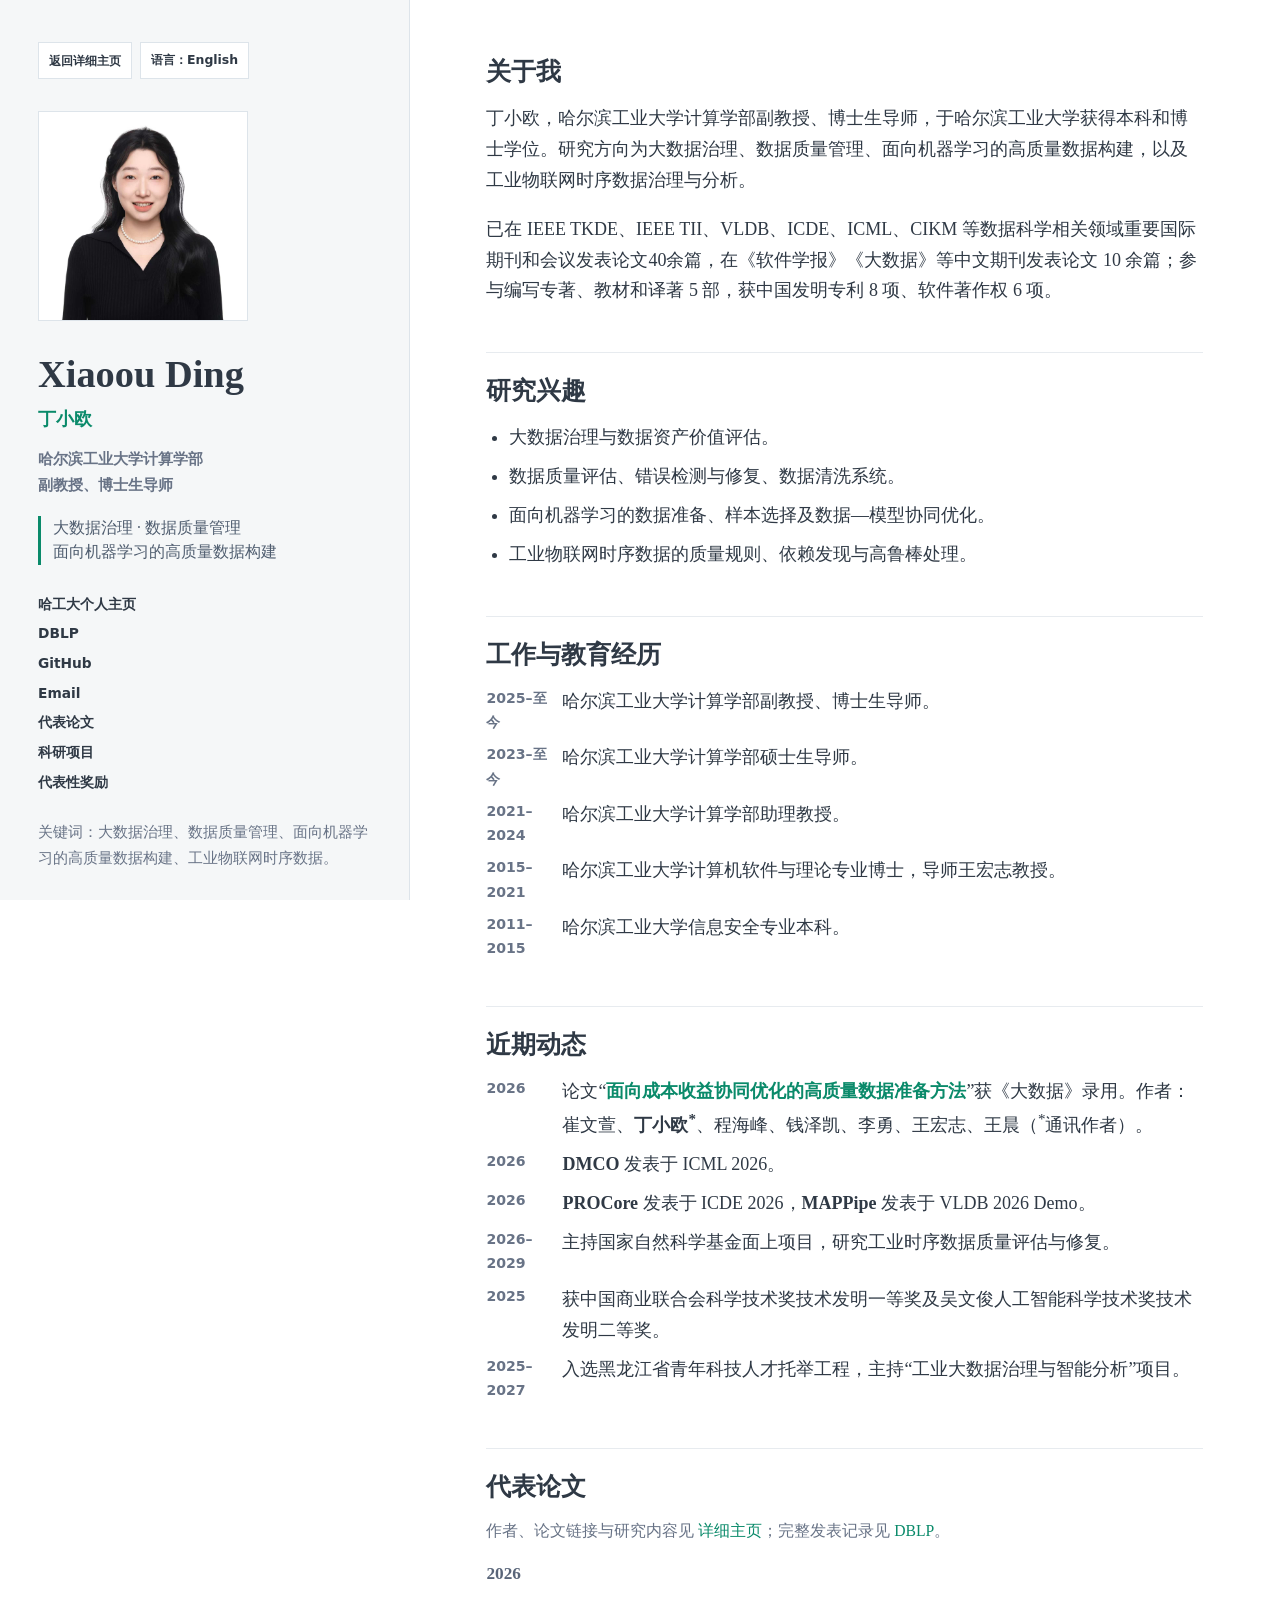
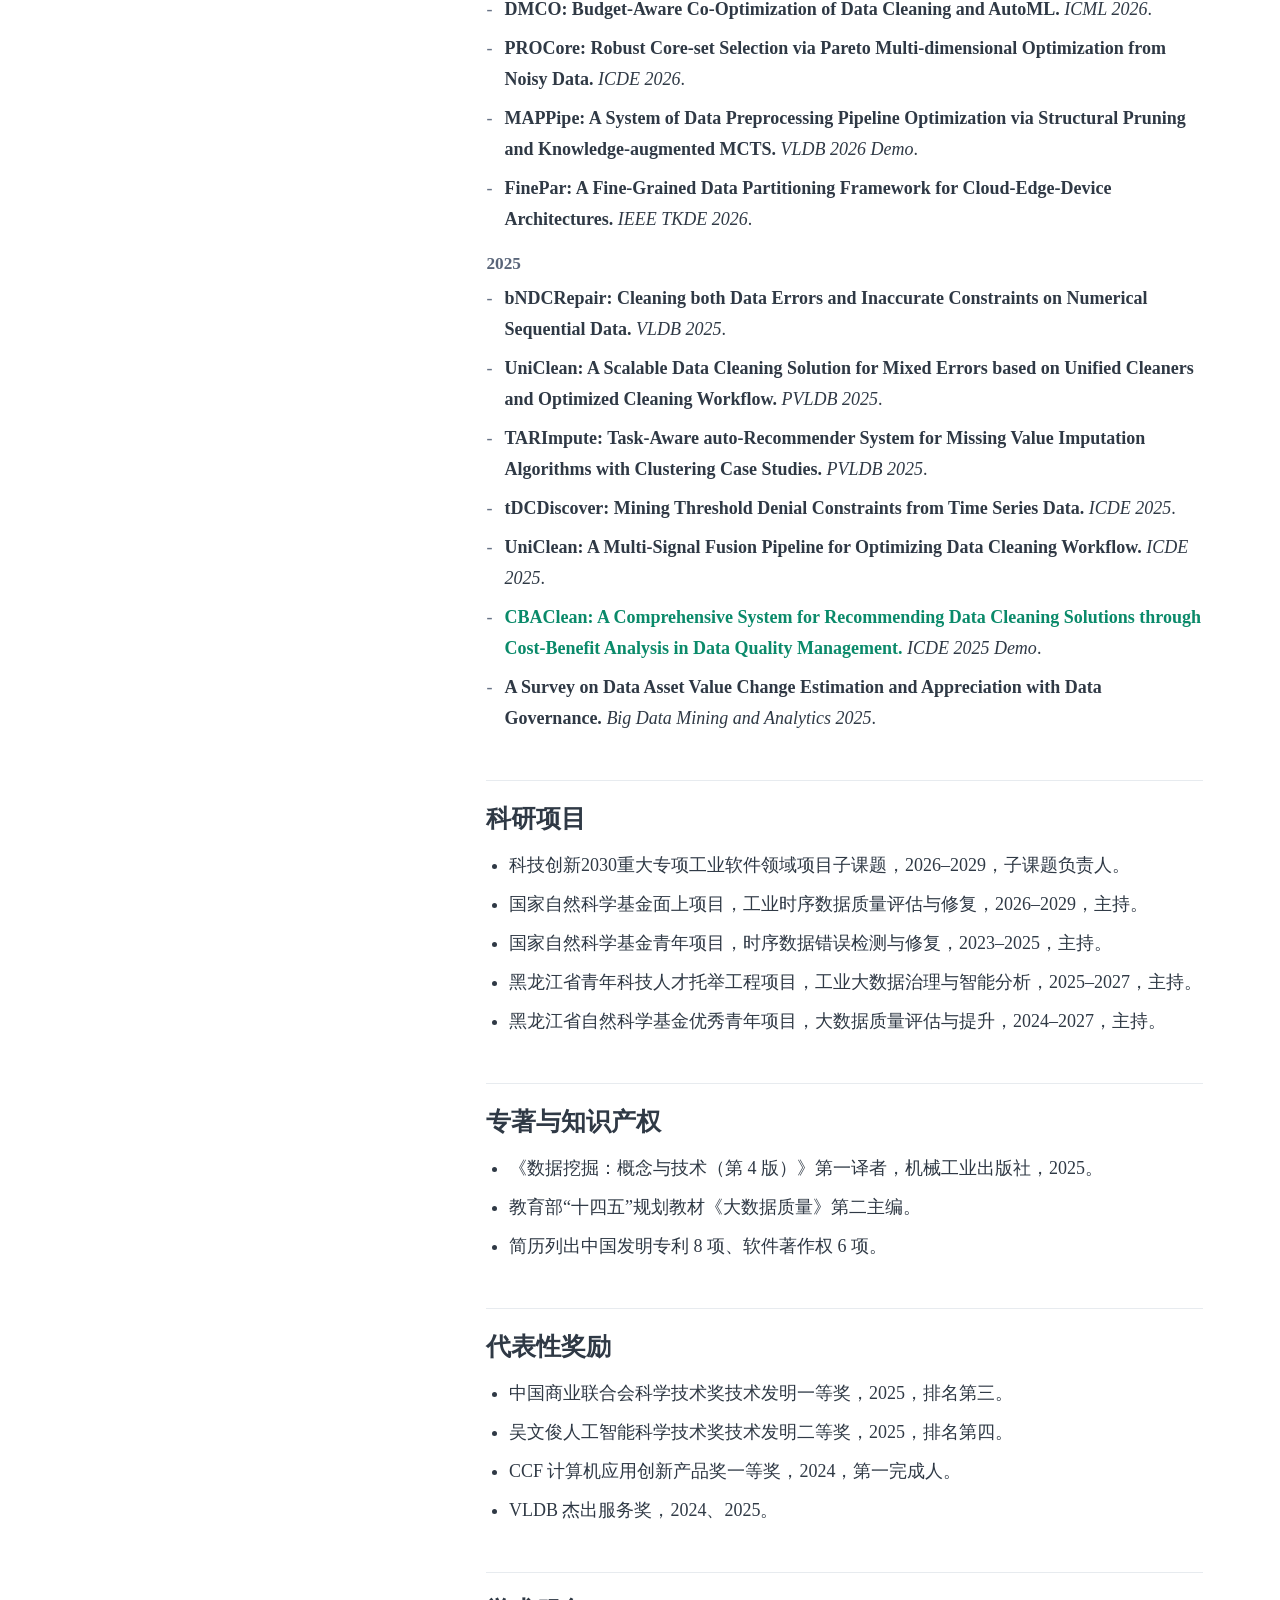
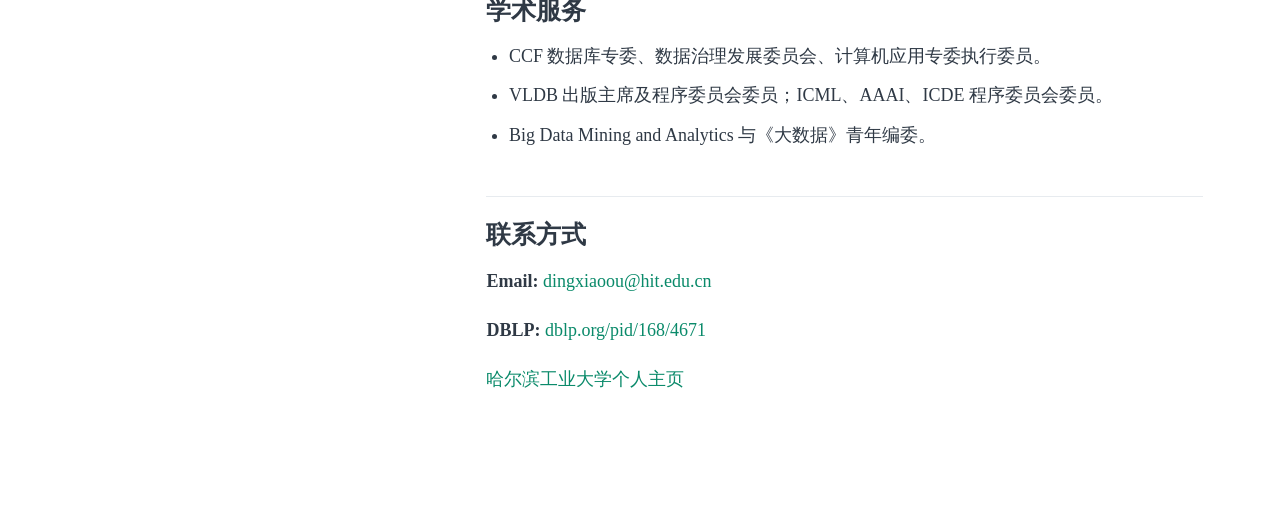
==== commit f0b2c379: "Add Big Data Research paper acceptance update" ====
--- a/snapshot.html
+++ b/snapshot.html
@@ -52,7 +52,7 @@
       <p class="zh">丁小欧，哈尔滨工业大学计算学部副教授、博士生导师，于哈尔滨工业大学获得本科和博士学位。研究方向为大数据治理、数据质量管理、面向机器学习的高质量数据构建，以及工业物联网时序数据治理与分析。</p>
       <p class="en">Xiaoou Ding is an Associate Professor and Ph.D. supervisor at the Faculty of Computing, Harbin Institute of Technology, where she received both her bachelor's and doctoral degrees. Research interests include big data governance, data quality management, high-quality data construction for machine learning, and industrial IoT time-series data governance and analytics.</p>
       <p class="zh">已在 IEEE TKDE、IEEE TII、VLDB、ICDE、ICML、CIKM 等数据科学相关领域重要国际期刊和会议发表论文40余篇，在《软件学报》《大数据》等中文期刊发表论文 10 余篇；参与编写专著、教材和译著 5 部，获中国发明专利 8 项、软件著作权 6 项。</p>
-      <p class="en">She has published more than 30 papers in international journals and conferences including IEEE TKDE, VLDB, ICDE, and CIKM, along with more than 10 papers in leading Chinese journals. She has contributed to five books, textbooks, and translations, and holds eight Chinese invention patents and six software registrations.</p>
+      <p class="en">She has published more than 40 papers in international journals and conferences including IEEE TKDE, VLDB, ICDE, and CIKM, along with more than 10 papers in leading Chinese journals. She has contributed to five books, textbooks, and translations, and holds eight Chinese invention patents and six software registrations.</p>
     </section>
 
     <section id="research">
@@ -79,6 +79,7 @@
     <section id="news">
       <h2><span class="zh">近期动态</span><span class="en">Recent Updates</span></h2>
       <ul class="news-list">
+        <li><span class="date">2026</span><span class="zh">论文“<a href="https://www.j-bigdataresearch.com.cn/zh/article/doi/10.11959/j.issn.2096-0271.BDR26172/" target="_blank" rel="noopener"><strong>面向成本收益协同优化的高质量数据准备方法</strong></a>”获《大数据》录用。作者：崔文萱、<strong>丁小欧<sup>*</sup></strong>、程海峰、钱泽凯、李勇、王宏志、王晨（<sup>*</sup>通讯作者）。</span><span class="en">Our paper “<a href="https://www.j-bigdataresearch.com.cn/zh/article/doi/10.11959/j.issn.2096-0271.BDR26172/" target="_blank" rel="noopener"><strong>A cost-benefit collaborative optimization method for high-quality data preparation</strong></a>” has been accepted by <em>Big Data Research</em>. Authors: Wenxuan Cui, <strong>Xiaoou Ding<sup>*</sup></strong>, Haifeng Cheng, Zekai Qian, Yong Li, Hongzhi Wang, and Chen Wang (<sup>*</sup>corresponding author).</span></li>
         <li><span class="date">2026</span><span class="zh"><strong>DMCO</strong> 发表于 ICML 2026。</span><span class="en"><strong>DMCO</strong> appears at ICML 2026.</span></li>
         <li><span class="date">2026</span><span class="zh"><strong>PROCore</strong> 发表于 ICDE 2026，<strong>MAPPipe</strong> 发表于 VLDB 2026 Demo。</span><span class="en"><strong>PROCore</strong> appears at ICDE 2026, and <strong>MAPPipe</strong> at the VLDB 2026 Demo track.</span></li>
         <li><span class="date">2026–2029</span><span class="zh">主持国家自然科学基金面上项目，研究工业时序数据质量评估与修复。</span><span class="en">Leads an NSFC General Program project on industrial time-series quality assessment and repair.</span></li>
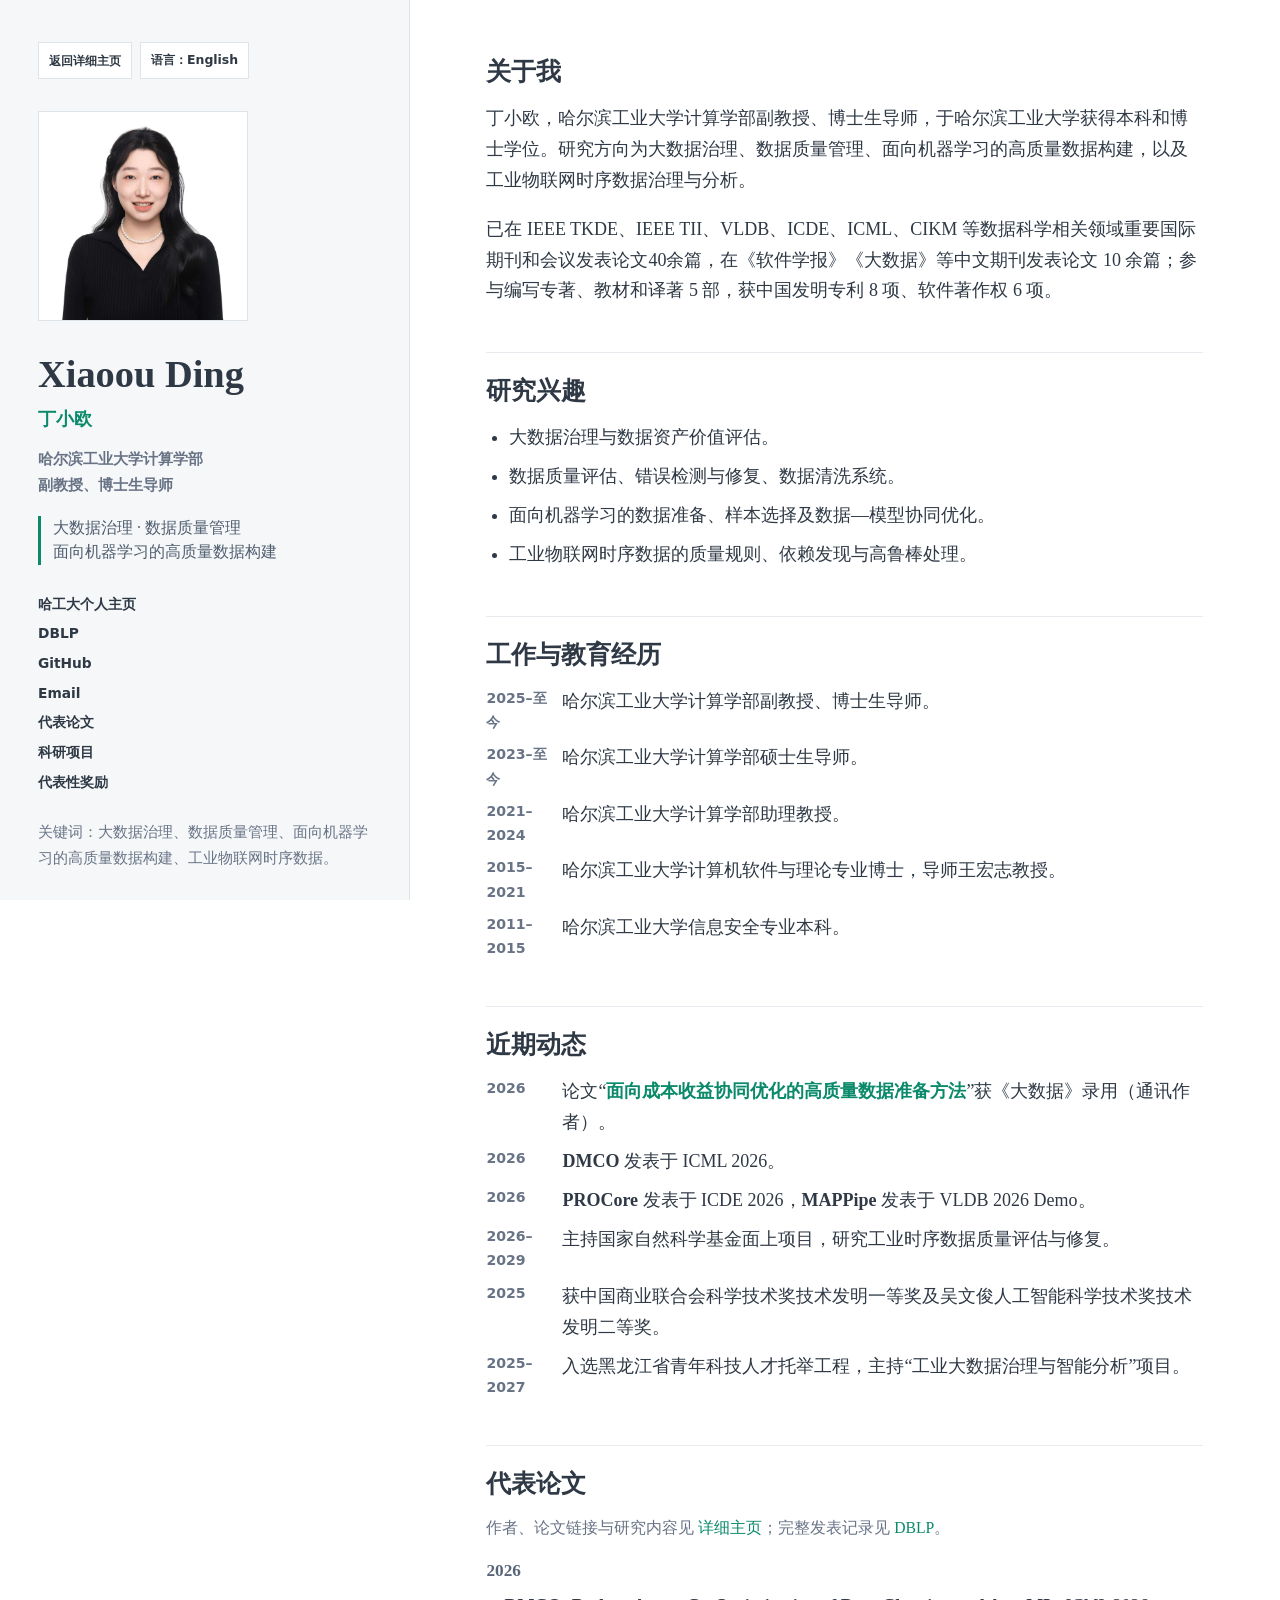
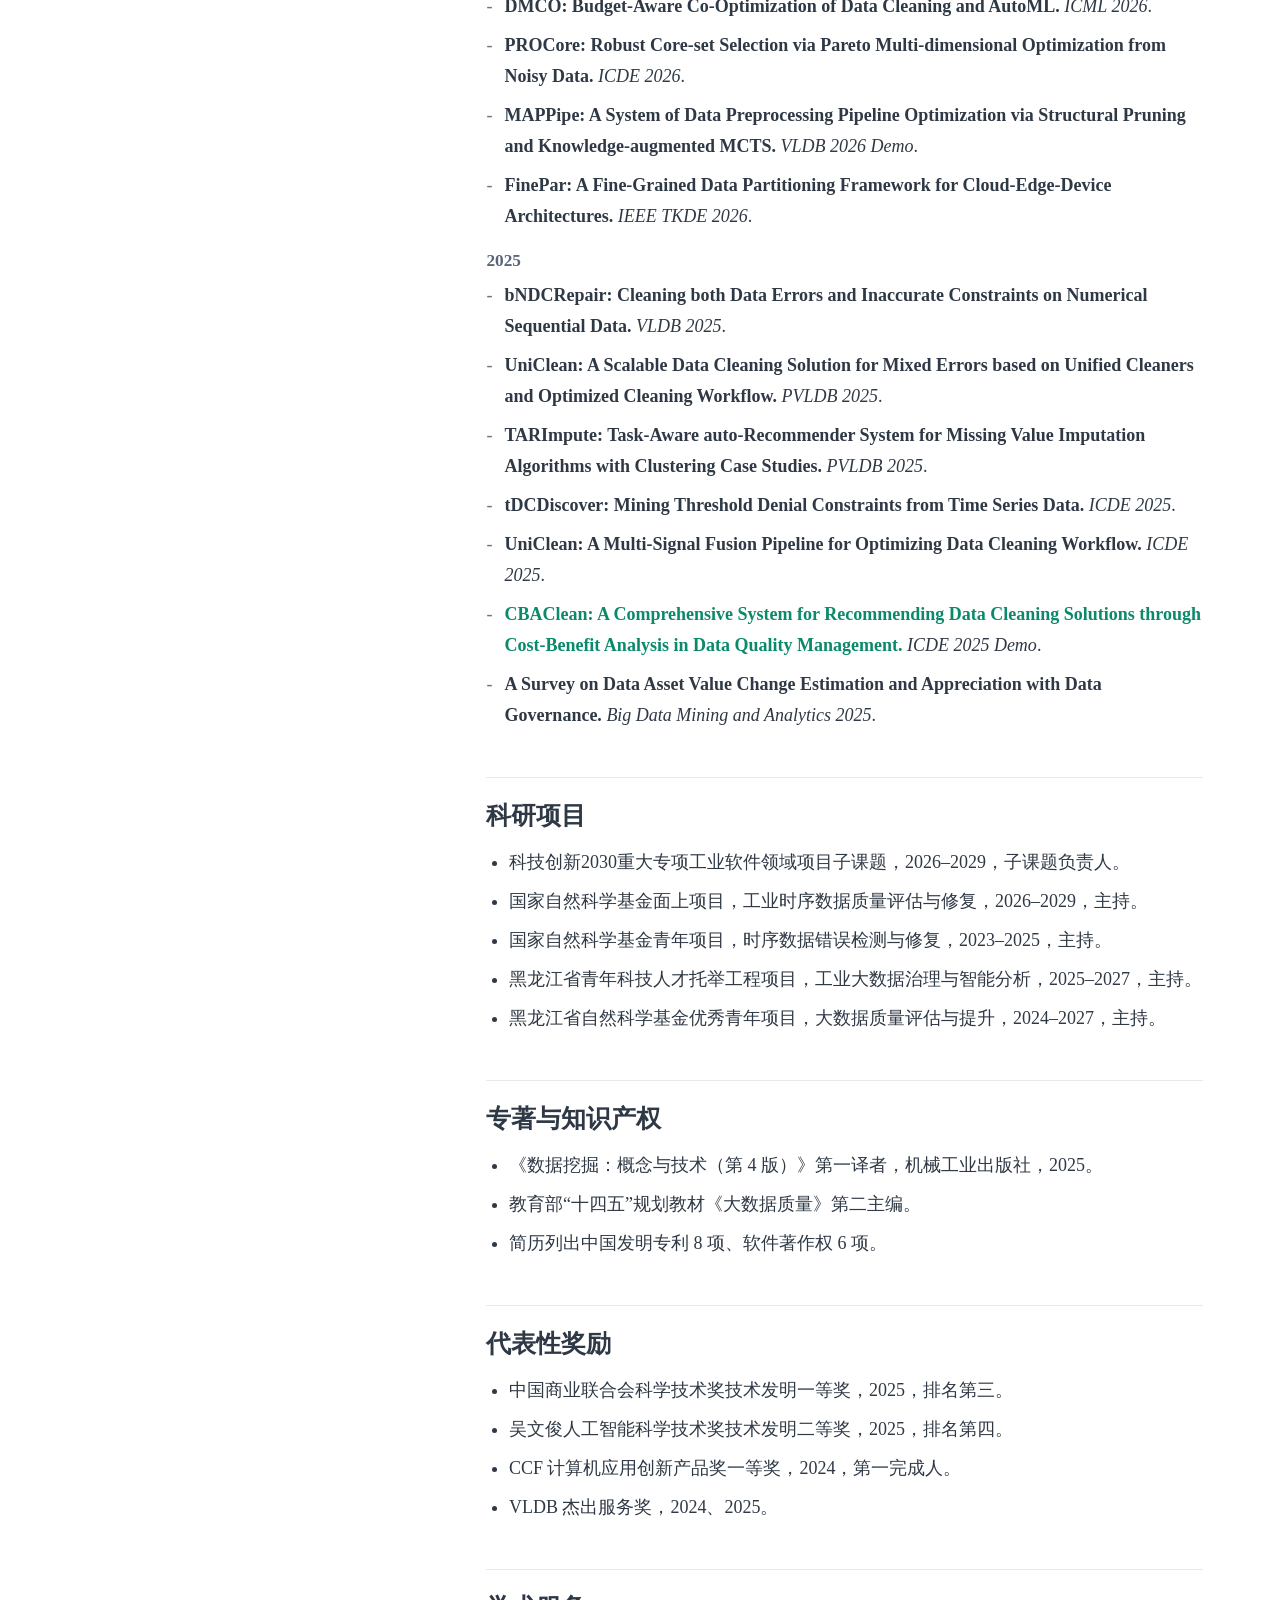
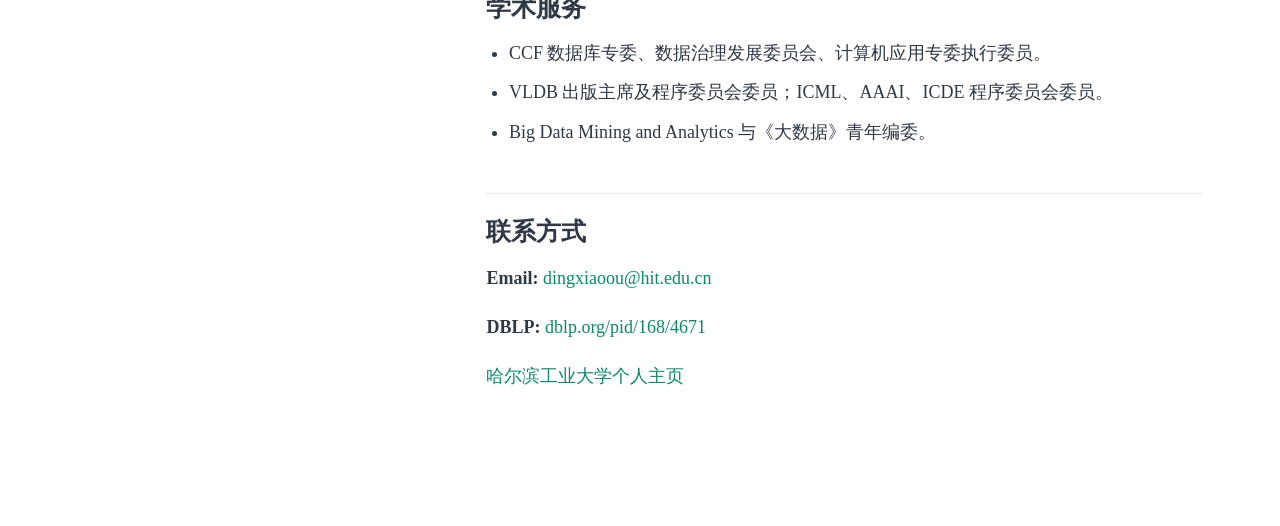
==== commit 85113ccc: "Shorten news authors to corresponding-author note" ====
--- a/snapshot.html
+++ b/snapshot.html
@@ -79,7 +79,7 @@
     <section id="news">
       <h2><span class="zh">近期动态</span><span class="en">Recent Updates</span></h2>
       <ul class="news-list">
-        <li><span class="date">2026</span><span class="zh">论文“<a href="https://www.j-bigdataresearch.com.cn/zh/article/doi/10.11959/j.issn.2096-0271.BDR26172/" target="_blank" rel="noopener"><strong>面向成本收益协同优化的高质量数据准备方法</strong></a>”获《大数据》录用。作者：崔文萱、<strong>丁小欧<sup>*</sup></strong>、程海峰、钱泽凯、李勇、王宏志、王晨（<sup>*</sup>通讯作者）。</span><span class="en">Our paper “<a href="https://www.j-bigdataresearch.com.cn/zh/article/doi/10.11959/j.issn.2096-0271.BDR26172/" target="_blank" rel="noopener"><strong>A cost-benefit collaborative optimization method for high-quality data preparation</strong></a>” has been accepted by <em>Big Data Research</em>. Authors: Wenxuan Cui, <strong>Xiaoou Ding<sup>*</sup></strong>, Haifeng Cheng, Zekai Qian, Yong Li, Hongzhi Wang, and Chen Wang (<sup>*</sup>corresponding author).</span></li>
+        <li><span class="date">2026</span><span class="zh">论文“<a href="https://www.j-bigdataresearch.com.cn/zh/article/doi/10.11959/j.issn.2096-0271.BDR26172/" target="_blank" rel="noopener"><strong>面向成本收益协同优化的高质量数据准备方法</strong></a>”获《大数据》录用（通讯作者）。</span><span class="en">Our paper “<a href="https://www.j-bigdataresearch.com.cn/zh/article/doi/10.11959/j.issn.2096-0271.BDR26172/" target="_blank" rel="noopener"><strong>A cost-benefit collaborative optimization method for high-quality data preparation</strong></a>” has been accepted by <em>Big Data Research</em> (corresponding author).</span></li>
         <li><span class="date">2026</span><span class="zh"><strong>DMCO</strong> 发表于 ICML 2026。</span><span class="en"><strong>DMCO</strong> appears at ICML 2026.</span></li>
         <li><span class="date">2026</span><span class="zh"><strong>PROCore</strong> 发表于 ICDE 2026，<strong>MAPPipe</strong> 发表于 VLDB 2026 Demo。</span><span class="en"><strong>PROCore</strong> appears at ICDE 2026, and <strong>MAPPipe</strong> at the VLDB 2026 Demo track.</span></li>
         <li><span class="date">2026–2029</span><span class="zh">主持国家自然科学基金面上项目，研究工业时序数据质量评估与修复。</span><span class="en">Leads an NSFC General Program project on industrial time-series quality assessment and repair.</span></li>
